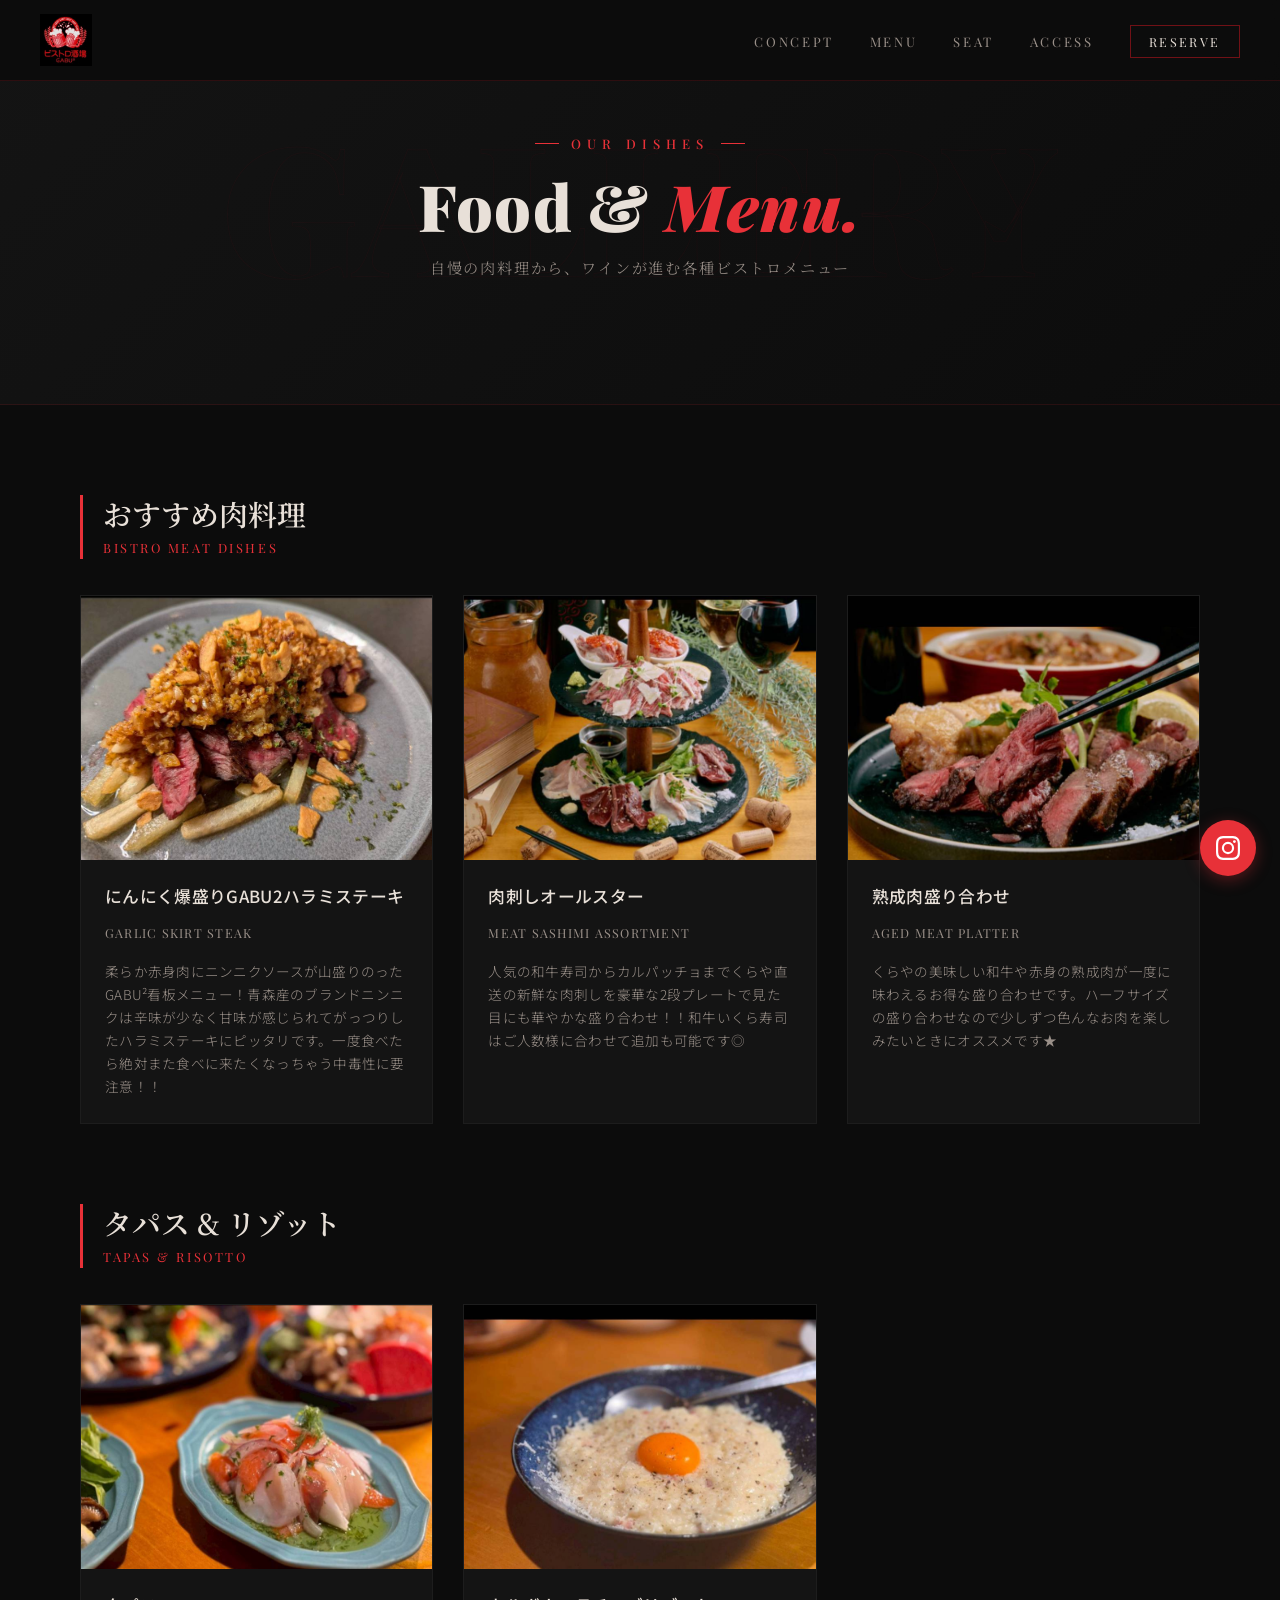
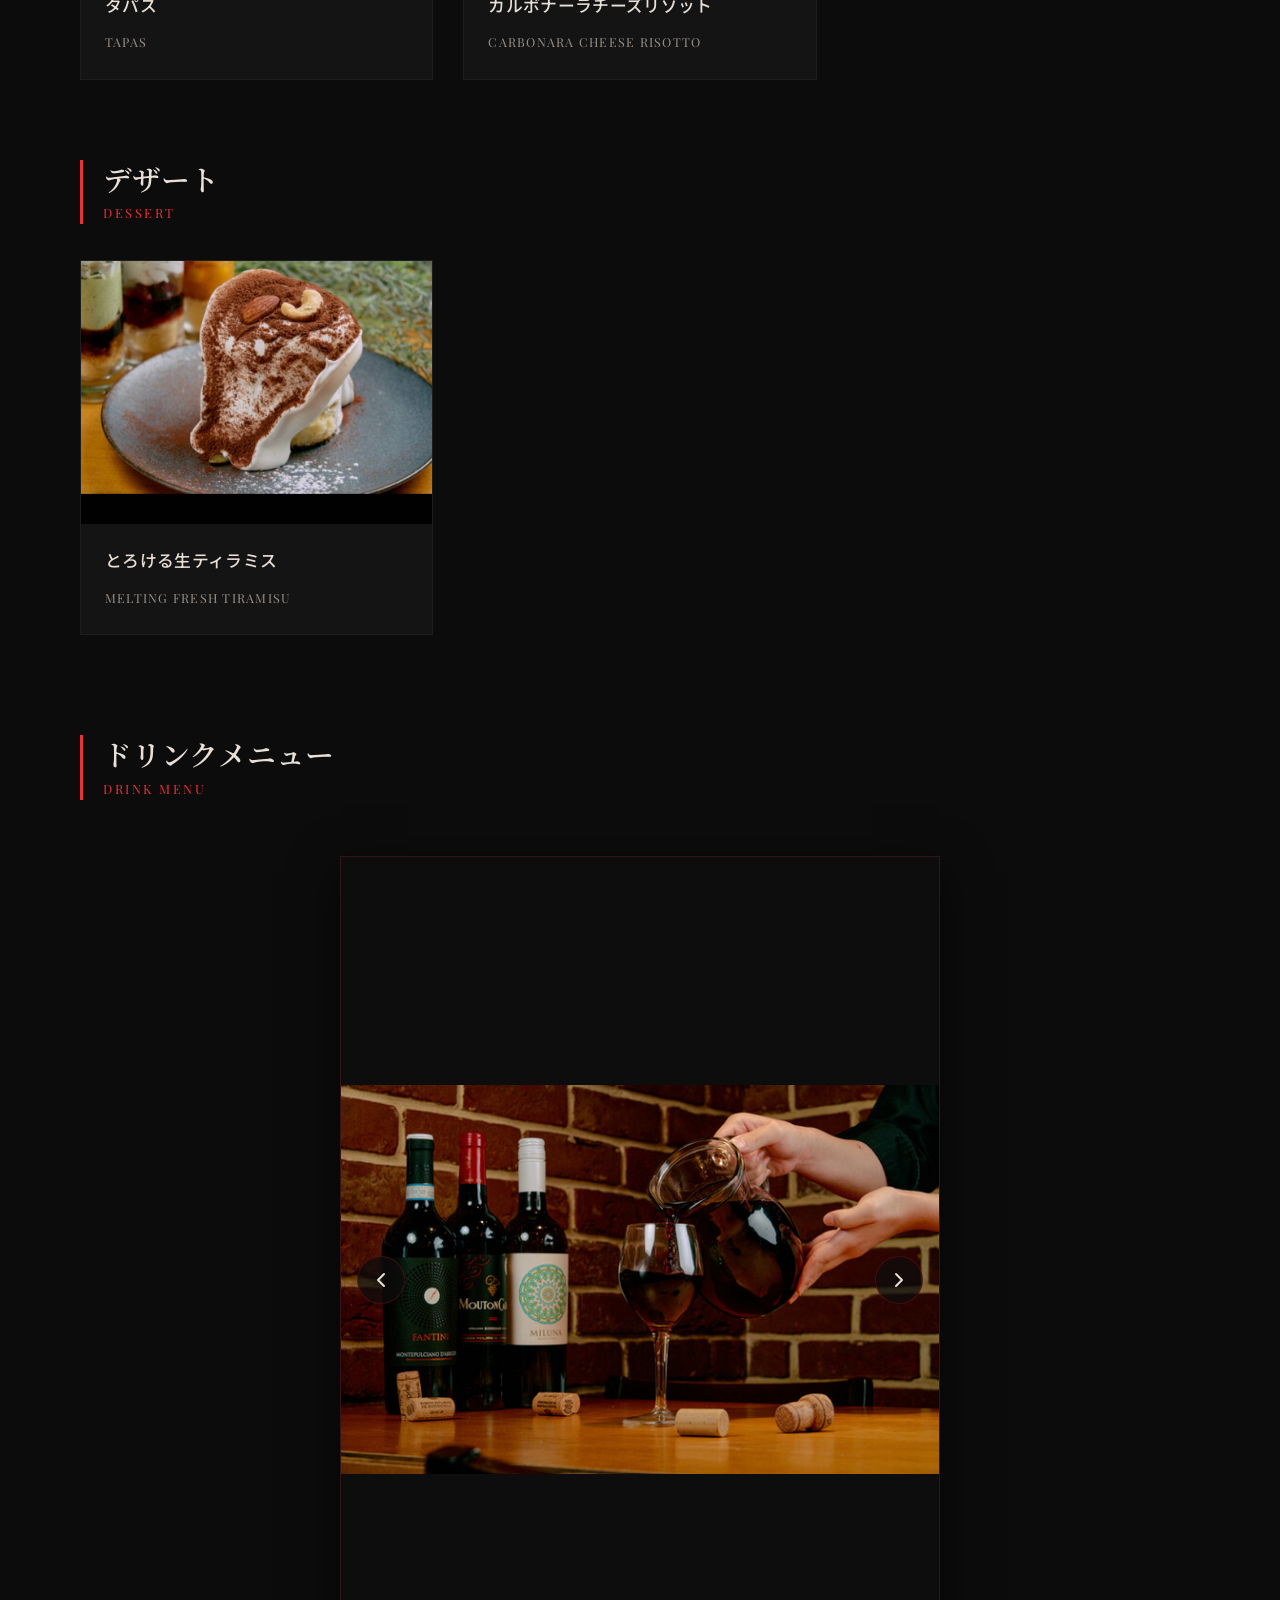
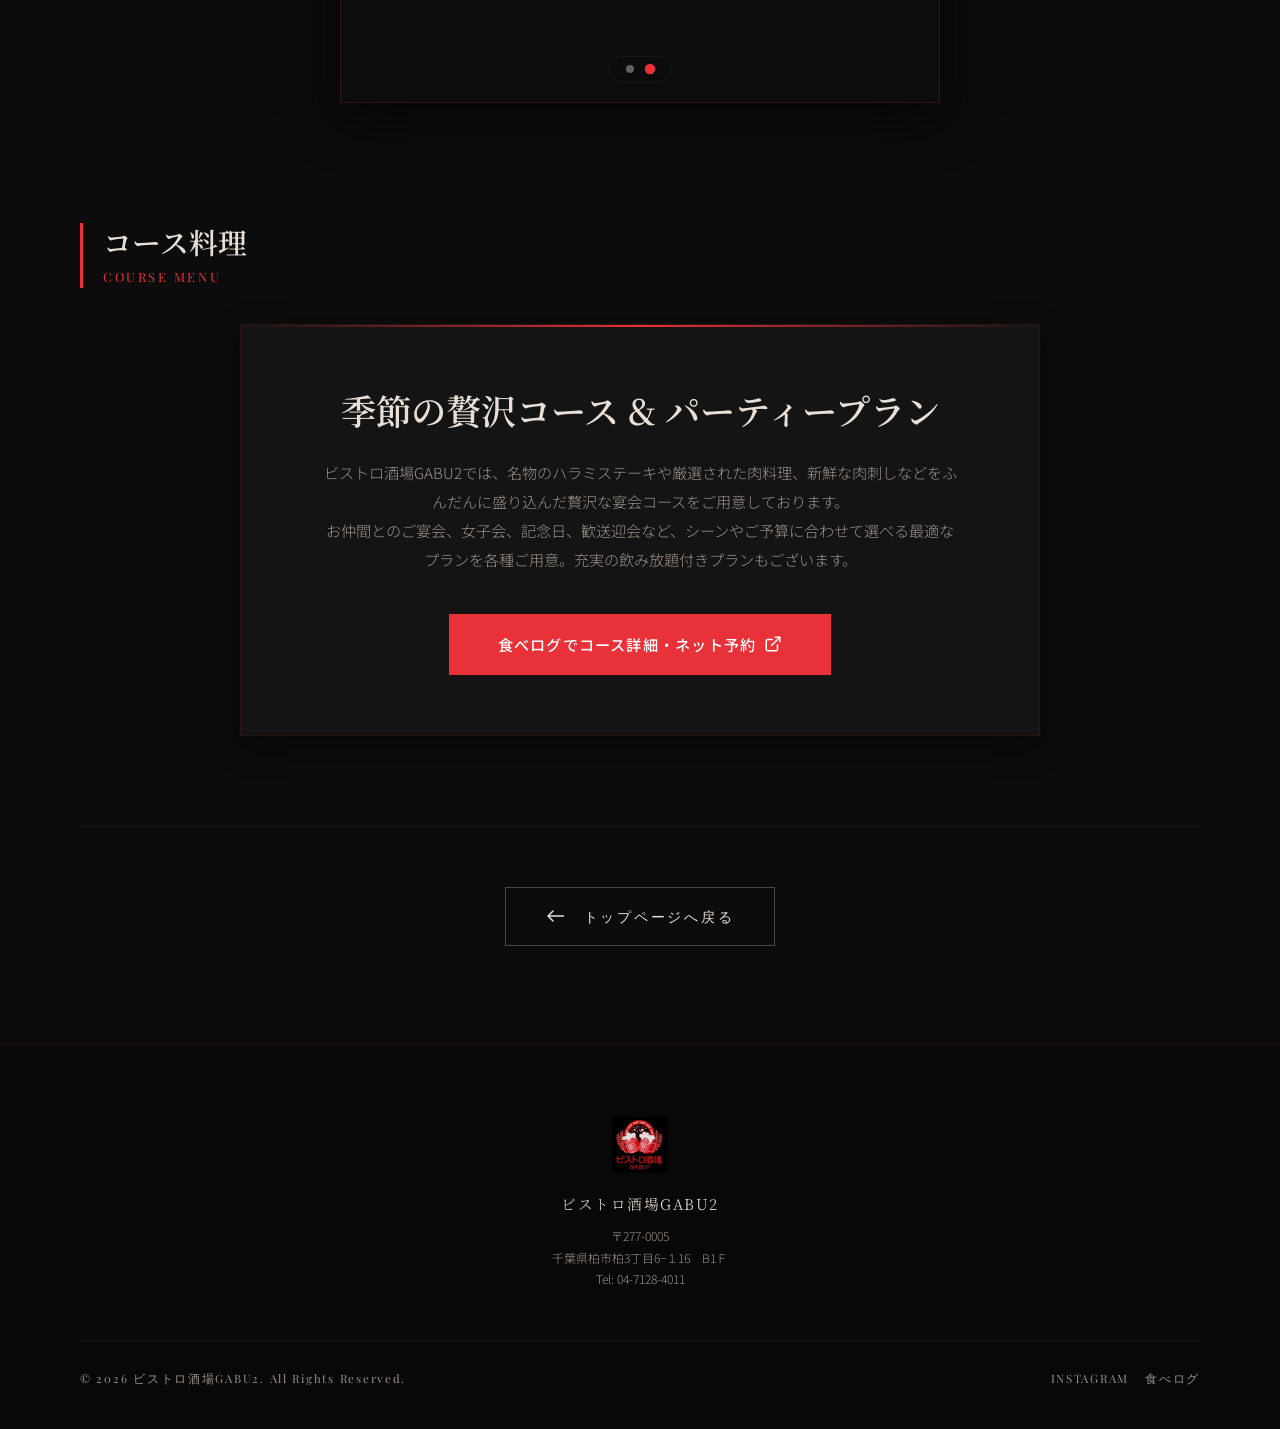
==== menu.html @ 283d0bf7 "Add files via upload" ====
<!DOCTYPE html>
<html lang="ja">
<head>
  <meta charset="UTF-8" />
  <meta name="viewport" content="width=device-width, initial-scale=1.0" />
  <title>メニュー一覧 | ビストロ酒場GABU2</title>
  <meta name="description" content="ビストロ酒場GABU2自慢のフードメニュー。名物ハラミステーキや肉刺し、ワインに合うタパスからデザートまで豊富にご用意しております。" />
  <meta name="keywords" content="ビストロ酒場GABU2,メニュー,柏,ビストロ,肉料理,ステーキ,ワイン,居酒屋" />
  <meta property="og:title" content="メニュー一覧 | ビストロ酒場GABU2" />
  <meta property="og:description" content="名物のハラミステーキや厳選された肉料理、ワインに合うタパスをご紹介。" />
  <meta property="og:type" content="article" />
  <link rel="preconnect" href="https://fonts.googleapis.com" />
  <link rel="preconnect" href="https://fonts.gstatic.com" crossorigin />
  <link rel="stylesheet" href="style.css" />
</head>
<body>

  <!-- ===============================================
       HEADER
  =============================================== -->
  <header id="header" class="scrolled">
    <a href="index.html?skip_animation=true" class="header-logo" aria-label="ビストロ酒場GABU2 トップへ">
      <img src="img/ロゴ.jpg" alt="ビストロ酒場GABU2 ロゴ" />
    </a>

    <nav aria-label="メインナビゲーション">
      <ul class="nav-list">
        <li><a href="index.html?skip_animation=true#concept">Concept</a></li>
        <li><a href="index.html?skip_animation=true#menu">Menu</a></li>
        <li><a href="index.html?skip_animation=true#seat">Seat</a></li>
        <li><a href="index.html?skip_animation=true#access">Access</a></li>
        <li>
          <a href="https://tabelog.com/chiba/A1203/A120301/12036281/" 
             target="_blank" rel="noopener noreferrer"
             class="nav-reserve-btn">Reserve</a>
        </li>
      </ul>
    </nav>

    <button class="hamburger" id="hamburger" aria-label="メニューを開く" aria-expanded="false">
      <span></span><span></span><span></span>
    </button>
  </header>

  <!-- Mobile Nav Overlay -->
  <nav class="mobile-nav" id="mobile-nav" aria-label="モバイルナビゲーション">
    <a href="index.html?skip_animation=true" class="mobile-nav-link">Home</a>
    <a href="index.html?skip_animation=true#concept" class="mobile-nav-link">Concept</a>
    <a href="index.html?skip_animation=true#menu" class="mobile-nav-link">Menu</a>
    <a href="index.html?skip_animation=true#seat" class="mobile-nav-link">Seat</a>
    <a href="index.html?skip_animation=true#access" class="mobile-nav-link">Access</a>
    <a href="https://tabelog.com/chiba/A1203/A120301/12036281/"
       target="_blank" rel="noopener noreferrer"
       class="mobile-nav-link">Reserve</a>
  </nav>

  <!-- ===============================================
       HERO (HEADER)
  =============================================== -->
  <section class="details-hero">
    <div class="details-hero-content">
      <p class="details-hero-eyebrow">Our Dishes</p>
      <h1 class="details-hero-title">Food &amp; <em>Menu.</em></h1>
      <p class="details-hero-subtitle">自慢の肉料理から、ワインが進む各種ビストロメニュー</p>
    </div>
  </section>

  <!-- ===============================================
       MENU SECTION
  =============================================== -->
  <main class="details-section">
    <div class="container">

      <!-- 1. GRAND MENU SECTION -->
      <div id="grand-menu" class="menu-section-wrap">
        <!-- CATEGORY 1: おすすめ肉料理 -->
        <div class="details-category-wrap reveal">
          <div class="details-category-header">
            <h2 class="details-category-title">おすすめ肉料理</h2>
            <span class="details-category-en">Bistro Meat Dishes</span>
          </div>
          <div class="details-grid">
            
            <!-- Card 1 -->
            <div class="details-card">
              <div class="details-card-img-wrap">
                <img src="img/にんにく爆盛りGABU2ハラミステーキ.jpg" alt="にんにく爆盛りGABU2ハラミステーキ" />
              </div>
              <div class="details-card-content">
                <h3 class="details-card-title">にんにく爆盛りGABU2ハラミステーキ</h3>
                <span class="details-card-sub">Garlic Skirt Steak</span>
                <p class="details-card-desc">柔らか赤身肉にニンニクソースが山盛りのったGABU²看板メニュー！青森産のブランドニンニクは辛味が少なく甘味が感じられてがっつりしたハラミステーキにピッタリです。一度食べたら絶対また食べに来たくなっちゃう中毒性に要注意！！</p>
              </div>
            </div>

            <!-- Card 2 -->
            <div class="details-card">
              <div class="details-card-img-wrap">
                <img src="img/肉刺しオールスター.jpg" alt="肉刺しオールスター" />
              </div>
              <div class="details-card-content">
                <h3 class="details-card-title">肉刺しオールスター</h3>
                <span class="details-card-sub">Meat Sashimi Assortment</span>
                <p class="details-card-desc">人気の和牛寿司からカルパッチョまでくらや直送の新鮮な肉刺しを豪華な2段プレートで見た目にも華やかな盛り合わせ！！和牛いくら寿司はご人数様に合わせて追加も可能です◎</p>
              </div>
            </div>

            <!-- Card 3 -->
            <div class="details-card">
              <div class="details-card-img-wrap">
                <img src="img/熟成肉盛り合わせ.jpg" alt="熟成肉盛り合わせ" />
              </div>
              <div class="details-card-content">
                <h3 class="details-card-title">熟成肉盛り合わせ</h3>
                <span class="details-card-sub">Aged Meat Platter</span>
                <p class="details-card-desc">くらやの美味しい和牛や赤身の熟成肉が一度に味わえるお得な盛り合わせです。ハーフサイズの盛り合わせなので少しずつ色んなお肉を楽しみたいときにオススメです★</p>
              </div>
            </div>

          </div>
        </div>

        <!-- CATEGORY 2: タパス & リゾット -->
        <div class="details-category-wrap reveal">
          <div class="details-category-header">
            <h2 class="details-category-title">タパス &amp; リゾット</h2>
            <span class="details-category-en">Tapas &amp; Risotto</span>
          </div>
          <div class="details-grid">

            <!-- Card 1 -->
            <div class="details-card">
              <div class="details-card-img-wrap">
                <img src="img/色々なタパスの集合写真.jpg" alt="タパス" />
              </div>
              <div class="details-card-content">
                <h3 class="details-card-title">タパス</h3>
                <span class="details-card-sub">Tapas</span>
              </div>
            </div>

            <!-- Card 2 -->
            <div class="details-card">
              <div class="details-card-img-wrap">
                <img src="img/カルボナーラチーズリゾット.jpg" alt="カルボナーラチーズリゾット" />
              </div>
              <div class="details-card-content">
                <h3 class="details-card-title">カルボナーラチーズリゾット</h3>
                <span class="details-card-sub">Carbonara Cheese Risotto</span>
              </div>
            </div>

          </div>
        </div>

        <!-- CATEGORY 3: デザート -->
        <div class="details-category-wrap reveal">
          <div class="details-category-header">
            <h2 class="details-category-title">デザート</h2>
            <span class="details-category-en">Dessert</span>
          </div>
          <div class="details-grid">

            <!-- Card 1 -->
            <div class="details-card">
              <div class="details-card-img-wrap">
                <img src="img/とろける生ティラミス.jpg" alt="とろける生ティラミス" />
              </div>
              <div class="details-card-content">
                <h3 class="details-card-title">とろける生ティラミス</h3>
                <span class="details-card-sub">Melting Fresh Tiramisu</span>
              </div>
            </div>

          </div>
        </div>
      </div>

      <!-- 2. DRINK SECTION -->
      <div id="drink" class="menu-section-wrap">
        <div class="details-category-wrap reveal">
          <div class="details-category-header">
            <h2 class="details-category-title">ドリンクメニュー</h2>
            <span class="details-category-en">Drink Menu</span>
          </div>
          
          <!-- Drink Slideshow -->
          <div class="drink-slider-container">
            <div class="drink-slider">
              <div class="drink-slides-wrap">
                <div class="drink-slide active">
                  <img src="img/menu2.png" alt="ドリンクメニュー 1" />
                </div>
                <div class="drink-slide">
                  <img src="img/menu5.png" alt="ドリンクメニュー 2" />
                </div>
              </div>
              
              <!-- Controls -->
              <button class="drink-slider-prev" aria-label="前のスライド">
                <svg width="24" height="24" viewBox="0 0 24 24" fill="none" stroke="currentColor" stroke-width="2" stroke-linecap="round" stroke-linejoin="round">
                  <polyline points="15 18 9 12 15 6"></polyline>
                </svg>
              </button>
              <button class="drink-slider-next" aria-label="次のスライド">
                <svg width="24" height="24" viewBox="0 0 24 24" fill="none" stroke="currentColor" stroke-width="2" stroke-linecap="round" stroke-linejoin="round">
                  <polyline points="9 18 15 12 9 6"></polyline>
                </svg>
              </button>
              
              <!-- Dots -->
              <div class="drink-slider-dots">
                <span class="drink-dot active" data-index="0"></span>
                <span class="drink-dot" data-index="1"></span>
              </div>
            </div>
          </div>
        </div>
      </div>

      <!-- 3. COURSE SECTION -->
      <div id="course" class="menu-section-wrap">
        <div class="details-category-wrap reveal">
          <div class="details-category-header">
            <h2 class="details-category-title">コース料理</h2>
            <span class="details-category-en">Course Menu</span>
          </div>
          
          <div class="course-intro-card">
            <div class="course-intro-content">
              <h3 class="course-title-main">季節の贅沢コース &amp; パーティープラン</h3>
              <p class="course-text-detail">
                ビストロ酒場GABU2では、名物のハラミステーキや厳選された肉料理、新鮮な肉刺しなどをふんだんに盛り込んだ贅沢な宴会コースをご用意しております。<br class="pc-only">
                お仲間とのご宴会、女子会、記念日、歓送迎会など、シーンやご予算に合わせて選べる最適なプランを各種ご用意。充実の飲み放題付きプランもございます。
              </p>
              <div class="course-action-wrap">
                <a href="https://tabelog.com/chiba/A1203/A120301/12036281/dtlmenu/" 
                   target="_blank" rel="noopener noreferrer" 
                   class="btn-tabelog-course">
                  食べログでコース詳細・ネット予約
                  <svg width="18" height="18" viewBox="0 0 24 24" fill="none" stroke="currentColor" stroke-width="2" stroke-linecap="round" stroke-linejoin="round" style="margin-left: 8px; vertical-align: middle;">
                    <path d="M18 13v6a2 2 0 0 1-2 2H5a2 2 0 0 1-2-2V8a2 2 0 0 1 2-2h6"></path>
                    <polyline points="15 3 21 3 21 9"></polyline>
                    <line x1="10" y1="14" x2="21" y2="3"></line>
                  </svg>
                </a>
              </div>
            </div>
          </div>
        </div>
      </div>

    </div>
  </main>

  <!-- ===============================================
       BACK BUTTON & FOOTER
  =============================================== -->
  <div class="details-footer container reveal">
    <a href="index.html?skip_animation=true#menu" class="btn-back">
      <svg width="18" height="12" viewBox="0 0 18 12" fill="none" xmlns="http://www.w3.org/2000/svg" style="transform: rotate(180deg); margin-right: 8px;">
        <path d="M0 6H16M16 6L11 1M16 6L11 11" stroke="currentColor" stroke-width="1.5" stroke-linecap="round" stroke-linejoin="round"/>
      </svg>
      トップページへ戻る
    </a>
  </div>

  <footer id="footer" role="contentinfo">
    <div class="container">
      <div class="footer-inner">

        <!-- ブランド -->
        <div class="footer-brand">
          <img src="img/ロゴ.jpg" alt="ビストロ酒場GABU2" />
          <p class="footer-brand-name">ビストロ酒場GABU2</p>
          <p class="footer-brand-addr">
            〒277-0005<br />
            千葉県柏市柏3丁目6−１16　B1Ｆ<br />
            Tel: 04-7128-4011
          </p>
        </div>

      </div>

        <div class="footer-bottom">
          <p class="footer-copy">
            &copy; <span id="year"></span> ビストロ酒場GABU2. All Rights Reserved.
          </p>
          <div class="footer-sns">
            <a href="https://www.instagram.com/_gabu2/"
               target="_blank" rel="noopener noreferrer"
               id="footer-instagram-link">Instagram</a>
            <a href="https://tabelog.com/chiba/A1203/A120301/12036281/"
               target="_blank" rel="noopener noreferrer"
               id="footer-tabelog-link">食べログ</a>
          </div>
        </div>
    </div>
  </footer>

  <!-- ===============================================
       FLOATING INSTAGRAM BUTTON
  =============================================== -->
  <a href="https://www.instagram.com/_gabu2/"
     target="_blank" rel="noopener noreferrer"
     class="floating-instagram"
     aria-label="Instagram">
    <svg viewBox="0 0 24 24" width="24" height="24" fill="currentColor">
      <path d="M12 2.163c3.204 0 3.584.012 4.85.07 3.252.148 4.771 1.691 4.919 4.919.058 1.265.069 1.645.069 4.849 0 3.205-.012 3.584-.069 4.849-.149 3.225-1.664 4.771-4.919 4.919-1.266.058-1.644.07-4.85.07-3.204 0-3.584-.012-4.849-.07-3.26-.149-4.771-1.699-4.919-4.92-.058-1.265-.07-1.644-.07-4.849 0-3.204.013-3.583.07-4.849.149-3.227 1.664-4.771 4.919-4.919 1.266-.057 1.645-.069 4.849-.069zM12 0C8.741 0 8.333.014 7.053.072 2.695.272.273 2.69.073 7.051.014 8.333 0 8.741 0 12c0 3.259.014 3.668.072 4.948.2 4.358 2.618 6.78 6.98 6.98 1.281.058 1.689.072 4.948.072 3.259 0 3.668-.014 4.948-.072 4.354-.2 6.782-2.618 6.979-6.98.059-1.28.073-1.689.073-4.948 0-3.259-.014-3.667-.072-4.947-.196-4.354-2.617-6.78-6.979-6.98C15.668.014 15.259 0 12 0zm0 5.838a6.162 6.162 0 1 0 0 12.324 6.162 6.162 0 0 0 0-12.324zM12 16a4 4 0 1 1 0-8 4 4 0 0 1 0 8zm6.406-11.845a1.44 1.44 0 1 0 0 2.881 1.44 1.44 0 0 0 0-2.881z"/>
    </svg>
  </a>

  <!-- ===============================================
       JAVASCRIPT
  =============================================== -->
  <script>
    // ── 年表示 ──────────────────────────────
    document.getElementById('year').textContent = new Date().getFullYear();

    // ── ハンバーガーメニュー ────────────────
    const hamburger = document.getElementById('hamburger');
    const mobileNav = document.getElementById('mobile-nav');
    const mobileLinks = mobileNav.querySelectorAll('.mobile-nav-link');

    hamburger.addEventListener('click', () => {
      const isOpen = hamburger.classList.toggle('open');
      mobileNav.classList.toggle('open', isOpen);
      hamburger.setAttribute('aria-expanded', isOpen);
      document.body.style.overflow = isOpen ? 'hidden' : '';
    });

    mobileLinks.forEach(link => {
      link.addEventListener('click', () => {
        hamburger.classList.remove('open');
        mobileNav.classList.remove('open');
        hamburger.setAttribute('aria-expanded', 'false');
        document.body.style.overflow = '';
      });
    });

    // ── スクロールアニメーション ────────────
    const revealEls = document.querySelectorAll('.reveal');

    const observer = new IntersectionObserver((entries) => {
      entries.forEach(entry => {
        if (entry.isIntersecting) {
          const siblings = Array.from(entry.target.parentElement.querySelectorAll('.reveal'));
          const idx = siblings.indexOf(entry.target);
          entry.target.style.transitionDelay = `${idx * 0.08}s`;
          entry.target.classList.add('visible');
          observer.unobserve(entry.target);
        }
      });
    }, {
      threshold: 0.1,
      rootMargin: '0px 0px -40px 0px'
    });

    revealEls.forEach(el => observer.observe(el));

    // ── ドリンクスライドショー ──────────────
    const drinkSlides = document.querySelectorAll('.drink-slide');
    const drinkDots = document.querySelectorAll('.drink-dot');
    const prevBtn = document.querySelector('.drink-slider-prev');
    const nextBtn = document.querySelector('.drink-slider-next');
    let currentDrinkSlide = 0;
    let drinkInterval;

    function showDrinkSlide(index) {
      drinkSlides.forEach((slide, i) => {
        slide.classList.toggle('active', i === index);
      });
      drinkDots.forEach((dot, i) => {
        dot.classList.toggle('active', i === index);
      });
      currentDrinkSlide = index;
    }

    function nextDrinkSlide() {
      let next = (currentDrinkSlide + 1) % drinkSlides.length;
      showDrinkSlide(next);
    }

    function prevDrinkSlide() {
      let prev = (currentDrinkSlide - 1 + drinkSlides.length) % drinkSlides.length;
      showDrinkSlide(prev);
    }

    function startDrinkInterval() {
      stopDrinkInterval();
      drinkInterval = setInterval(nextDrinkSlide, 5000);
    }

    function stopDrinkInterval() {
      if (drinkInterval) {
        clearInterval(drinkInterval);
      }
    }

    if (prevBtn && nextBtn) {
      prevBtn.addEventListener('click', () => {
        prevDrinkSlide();
        startDrinkInterval();
      });

      nextBtn.addEventListener('click', () => {
        nextDrinkSlide();
        startDrinkInterval();
      });
    }

    drinkDots.forEach((dot, i) => {
      dot.addEventListener('click', () => {
        showDrinkSlide(i);
        startDrinkInterval();
      });
    });

    // 初期化起動
    startDrinkInterval();
  </script>

</body>
</html>
---- style.css ----
/* ============================================================
   GABU2 — ビストロ酒場GABU2 Stylesheet
   カラー：深黒 + ワインレッド
   ============================================================ */

@import url('https://fonts.googleapis.com/css2?family=Playfair+Display:ital,wght@0,400;0,600;0,700;0,900;1,400;1,600;1,700&family=Noto+Serif+JP:wght@300;400;600&family=Noto+Sans+JP:wght@300;400;500&display=swap');

/* ── Reset & Base ─────────────────────────────────────── */
*, *::before, *::after {
  box-sizing: border-box;
  margin: 0;
  padding: 0;
}

:root {
  --black:       #0c0c0c;
  --black-mid:   #141414;
  --black-soft:  #1e1e1e;
  --red:         #e83138;
  --red-dark:    #b5161e;
  --red-muted:   #7a1018;
  --cream:       #d8cfc4;
  --cream-dim:   #9a9089;
  --grey-ph:     #2a2a2a;
  --grey-ph2:    #222222;
  --line:        rgba(181,22,30,0.35);
  --text-main:   #e8e0d8;
  --text-sub:    #9a9089;
  --text-en:     #c8bfb6;
  --transition:  0.45s cubic-bezier(0.25, 0.46, 0.45, 0.94);
}

/* ── Preloader ────────────────────────────────────────── */
.loader {
  position: fixed;
  top: 0;
  left: 0;
  width: 100%;
  height: 100%;
  height: 100dvh;
  background-color: #0c0c0c;
  z-index: 9999;
  display: flex;
  align-items: center;
  justify-content: center;
  transition: transform 1.2s cubic-bezier(0.85, 0, 0.15, 1);
  overflow: hidden;
}

.loader.loaded {
  transform: translateY(-100%);
}

.loader-content {
  text-align: center;
  display: flex;
  flex-direction: column;
  align-items: center;
  gap: 30px;
}

.loader-logo-wrap {
  position: relative;
  width: 120px;
  height: 120px;
  display: flex;
  align-items: center;
  justify-content: center;
  opacity: 0;
  transform: scale(0.9);
  animation: logoReveal 1.2s cubic-bezier(0.25, 1, 0.5, 1) forwards 0.3s;
}

.loader-logo {
  width: 90px;
  height: 90px;
  object-fit: cover;
  border-radius: 50%;
  box-shadow: 0 0 25px rgba(181, 22, 30, 0.25);
  z-index: 2;
}

.loader-circle {
  position: absolute;
  inset: 0;
  border: 1px solid var(--red);
  border-radius: 50%;
  z-index: 1;
  box-shadow: 0 0 15px rgba(181, 22, 30, 0.2);
}

.loader-text {
  font-family: 'Playfair Display', serif;
  font-size: 1.1rem;
  letter-spacing: 0.4em;
  text-transform: uppercase;
  color: var(--text-main);
  opacity: 0;
  transform: translateY(15px);
  animation: textReveal 1.5s cubic-bezier(0.25, 1, 0.5, 1) forwards 0.8s;
  text-shadow: 0 0 10px rgba(232, 224, 216, 0.15);
}

@keyframes logoReveal {
  to {
    opacity: 1;
    transform: scale(1);
  }
}

@keyframes loaderSpin {
  to {
    transform: rotate(360deg);
  }
}

@keyframes textReveal {
  to {
    opacity: 1;
    transform: translateY(0);
    letter-spacing: 0.5em;
  }
}

html {
  font-size: 16px;
  scroll-behavior: smooth;
  overflow-x: hidden;
}

body {
  background-color: var(--black);
  color: var(--text-main);
  font-family: 'Noto Sans JP', sans-serif;
  font-weight: 300;
  line-height: 1.8;
  overflow-x: hidden;
}

a {
  color: inherit;
  text-decoration: none;
}

img {
  display: block;
  max-width: 100%;
}

/* ── Placeholder Images ───────────────────────────────── */
.ph {
  background: linear-gradient(135deg, var(--grey-ph) 0%, var(--grey-ph2) 100%);
  position: relative;
  overflow: hidden;
}

.ph::after {
  content: 'PHOTO';
  position: absolute;
  inset: 0;
  display: flex;
  align-items: center;
  justify-content: center;
  font-family: 'Playfair Display', serif;
  font-size: 0.8rem;
  letter-spacing: 0.25em;
  color: rgba(255,255,255,0.12);
}

/* ── Typography ───────────────────────────────────────── */
.en-heading {
  font-family: 'Playfair Display', serif;
  font-weight: 900;
  letter-spacing: 0.02em;
  line-height: 1.05;
}

.en-sub {
  font-family: 'Playfair Display', serif;
  font-style: italic;
  letter-spacing: 0.12em;
  color: var(--cream-dim);
  font-size: 0.88rem;
}

.jp-serif {
  font-family: 'Noto Serif JP', serif;
  font-weight: 300;
}

.section-label {
  font-family: 'Playfair Display', serif;
  font-size: 0.78rem;
  font-weight: 500;
  letter-spacing: 0.35em;
  color: var(--red);
  text-transform: uppercase;
  display: flex;
  align-items: center;
  gap: 12px;
}

.section-label::before {
  content: '';
  display: block;
  width: 32px;
  height: 1px;
  background: var(--red);
}

/* ── Utility ──────────────────────────────────────────── */
.container {
  width: 90%;
  max-width: 1120px;
  margin: 0 auto;
}

.red { color: var(--red); }
.reveal {
  opacity: 0;
  transform: translateY(36px);
  transition: opacity 0.75s ease, transform 0.75s ease;
}
.reveal.visible {
  opacity: 1;
  transform: translateY(0);
}

.reveal-hero {
  opacity: 0;
  transform: translateY(36px);
  transition: opacity 1.2s cubic-bezier(0.25, 1, 0.5, 1), transform 1.2s cubic-bezier(0.25, 1, 0.5, 1);
}

.reveal-hero.visible {
  opacity: 1;
  transform: translateY(0);
}

.hero-content .reveal-hero:nth-child(1) { transition-delay: 0.1s; }
.hero-content .reveal-hero:nth-child(2) { transition-delay: 0.28s; }
.hero-content .reveal-hero:nth-child(3) { transition-delay: 0.46s; }
.hero-content .reveal-hero:nth-child(4) { transition-delay: 0.64s; }
.reveal-left {
  opacity: 0;
  transform: translateX(-48px);
  transition: opacity 0.75s ease, transform 0.75s ease;
}
.reveal-left.visible {
  opacity: 1;
  transform: translateX(0);
}
.reveal-right {
  opacity: 0;
  transform: translateX(48px);
  transition: opacity 0.75s ease, transform 0.75s ease;
}
.reveal-right.visible {
  opacity: 1;
  transform: translateX(0);
}

/* ============================================================
   HEADER / NAV
   ============================================================ */
#header {
  position: fixed;
  top: 0;
  left: 0;
  width: 100%;
  z-index: 100;
  padding: 20px 40px;
  display: flex;
  align-items: center;
  justify-content: space-between;
  transition: background var(--transition), padding var(--transition);
}

#header.scrolled {
  background: rgba(12, 12, 12, 0.92);
  backdrop-filter: blur(12px);
  border-bottom: 1px solid rgba(181,22,30,0.2);
  padding: 14px 40px;
}

.header-logo img {
  height: 52px;
  width: auto;
}

.nav-list {
  list-style: none;
  display: flex;
  gap: 36px;
  align-items: center;
}

.nav-list a {
  font-family: 'Playfair Display', serif;
  font-size: 0.82rem;
  letter-spacing: 0.2em;
  color: var(--cream-dim);
  text-transform: uppercase;
  transition: color var(--transition);
  position: relative;
}

.nav-list a::after {
  content: '';
  position: absolute;
  bottom: -3px;
  left: 0;
  width: 0;
  height: 1px;
  background: var(--red);
  transition: width var(--transition);
}

.nav-list a:hover {
  color: var(--text-main);
}

.nav-list a:hover::after {
  width: 100%;
}

.nav-reserve-btn {
  font-family: 'Playfair Display', serif !important;
  font-size: 0.78rem !important;
  letter-spacing: 0.2em !important;
  color: var(--text-main) !important;
  border: 1px solid rgba(181,22,30,0.6) !important;
  padding: 7px 18px !important;
  transition: background var(--transition), color var(--transition) !important;
}

.nav-reserve-btn:hover {
  background: var(--red) !important;
  color: #fff !important;
}

.nav-reserve-btn::after {
  display: none !important;
}

/* Hamburger */
.hamburger {
  display: none;
  width: 44px;
  height: 44px;
  border-radius: 50%;
  background: rgba(12, 12, 12, 0.65);
  backdrop-filter: blur(8px);
  -webkit-backdrop-filter: blur(8px);
  border: 1px solid rgba(181, 22, 30, 0.4);
  flex-direction: column;
  justify-content: center;
  align-items: center;
  gap: 5px;
  cursor: pointer;
  z-index: 110;
  transition: border-color var(--transition), background var(--transition);
}

.hamburger:hover {
  border-color: var(--red);
  background: rgba(12, 12, 12, 0.85);
}

.hamburger span {
  display: block;
  width: 20px;
  height: 2px;
  background: var(--red);
  transition: var(--transition);
}

.hamburger.open span:nth-child(1) {
  transform: translateY(7px) rotate(45deg);
}
.hamburger.open span:nth-child(2) {
  opacity: 0;
}
.hamburger.open span:nth-child(3) {
  transform: translateY(-7px) rotate(-45deg);
}

/* Mobile nav overlay */
.mobile-nav {
  display: none;
  position: fixed;
  inset: 0;
  background: rgba(12,12,12,0.97);
  z-index: 99;
  flex-direction: column;
  align-items: center;
  justify-content: center;
  gap: 24px;
}

.mobile-nav.open {
  display: flex;
}

.mobile-nav a {
  font-family: 'Playfair Display', serif;
  font-size: 1.5rem;
  font-style: italic;
  color: var(--text-main);
  letter-spacing: 0.05em;
  transition: color 0.3s;
}

.mobile-nav a:hover {
  color: var(--red);
}

/* ============================================================
   HERO
   ============================================================ */
#hero {
  position: relative;
  min-height: 100svh;
  overflow: visible;
  display: flex;
  align-items: center;
  justify-content: center;
  background-color: #000; /* ⑥透過した画像の背景は黒で大丈夫です */
  padding-top: 150px; /* Lower the content further below the header on desktop */
  padding-bottom: 40px;
  box-sizing: border-box;
}

@media (max-width: 768px) {
  #hero {
    padding-top: 100px; /* Reduced top padding on mobile to save vertical space */
    padding-bottom: 50px;
  }
}

/* Hide old background image to keep it clean black */
.hero-ph {
  display: none;
}

.hero-content-new {
  position: relative;
  z-index: 2;
  display: flex;
  flex-direction: column;
  align-items: center;
  text-align: center;
  width: 100%;
  max-width: 800px;
  padding: 10px 20px 40px;
}

.hero-eyebrow-new {
  font-family: 'Playfair Display', serif;
  font-size: clamp(0.75rem, 1.5vw, 0.95rem);
  font-weight: 500;
  letter-spacing: 0.45em;
  color: var(--text-main);
  text-transform: uppercase;
  margin-bottom: 0px; /* Bring closer to plate */
  display: flex;
  align-items: center;
  gap: 14px;
  opacity: 0;
  transform: translateY(20px);
  transition: opacity 1s ease, transform 1s ease;
}

.hero-eyebrow-new::before,
.hero-eyebrow-new::after {
  content: '';
  display: block;
  width: 24px;
  height: 1px;
  background: var(--red-muted);
}

.hero-eyebrow-new.visible {
  opacity: 1;
  transform: translateY(0);
}

/* Plate Image Wrapper & SVG curved text */
.hero-plate-wrapper {
  position: relative;
  width: clamp(290px, 87vw, 540px);
  height: auto;
  aspect-ratio: 1 / 1;
  margin: -5% auto -4%; /* Negative margins to offset transparent plate padding and bring elements closer */
  opacity: 0;
  transform: scale(0.9);
  transition: opacity 1.5s ease 0.2s, transform 1.5s cubic-bezier(0.25, 1, 0.5, 1) 0.2s;
}

.hero-plate-wrapper.visible {
  opacity: 1;
  transform: scale(1);
}

.hero-plate-img {
  width: 78%;
  height: 78%;
  object-fit: contain;
  position: absolute;
  top: 11%;
  left: 11%;
  filter: drop-shadow(0 15px 35px rgba(0,0,0,0.85));
}

.hero-plate-svg {
  position: absolute;
  top: 0;
  left: 0;
  width: 100%;
  height: 100%;
  pointer-events: none;
  z-index: 3;
}

.curved-text {
  font-family: 'Noto Serif JP', serif;
  font-size: 24px;
  font-weight: 700;
  letter-spacing: 0.22em;
  filter: drop-shadow(0 2px 5px rgba(0,0,0,0.7));
}

.hero-subtitle-new {
  font-family: 'Noto Serif JP', serif;
  font-size: clamp(0.9rem, 1.8vw, 1.2rem);
  color: var(--cream-dim);
  margin-top: 0px; /* Bring closer to plate */
  font-weight: 300;
  letter-spacing: 0.12em;
  opacity: 0;
  transform: translateY(20px);
  transition: opacity 1s ease 0.4s, transform 1s ease 0.4s;
}

.hero-subtitle-new.visible {
  opacity: 1;
  transform: translateY(0);
}

.hero-cta-group {
  margin-top: 20px; /* Bring closer to subtitle */
  display: flex;
  gap: 20px;
  flex-wrap: wrap;
  align-items: center;
  justify-content: center;
  opacity: 0;
  transform: translateY(20px);
  transition: opacity 1s ease 0.6s, transform 1s ease 0.6s;
}

.hero-cta-group.visible {
  opacity: 1;
  transform: translateY(0);
}

.menu-details-cta, .seat-details-cta {
  text-align: center;
}

.btn-primary {
  display: inline-block;
  font-family: 'Playfair Display', serif;
  font-size: 0.82rem;
  letter-spacing: 0.22em;
  text-transform: uppercase;
  padding: 16px 36px;
  background: var(--red);
  color: #fff;
  transition: background var(--transition), transform 0.2s;
}

.btn-primary:hover {
  background: var(--red-dark);
  transform: translateY(-2px);
}

.btn-ghost {
  display: inline-block;
  font-family: 'Playfair Display', serif;
  font-size: 0.82rem;
  letter-spacing: 0.22em;
  text-transform: uppercase;
  padding: 15px 32px;
  border: 1px solid rgba(216,207,196,0.35);
  color: var(--text-main);
  transition: border-color var(--transition), color var(--transition);
}

.btn-ghost:hover {
  border-color: var(--red);
  color: var(--red);
}

.btn-instagram-hero {
  display: inline-flex;
  align-items: center;
  justify-content: center;
  width: 50px;
  height: 50px;
  border-radius: 50%;
  border: 1px solid rgba(216,207,196,0.35);
  color: var(--text-main);
  transition: border-color var(--transition), color var(--transition), background-color var(--transition);
}

.btn-instagram-hero:hover {
  border-color: var(--red);
  color: var(--red);
  background-color: rgba(181, 22, 30, 0.08);
}

/* スクロールインジケーター */
.hero-scroll {
  position: absolute;
  bottom: 36px;
  right: 40px;
  z-index: 2;
  display: flex;
  flex-direction: column;
  align-items: center;
  gap: 10px;
}

.hero-scroll-text {
  font-family: 'Playfair Display', serif;
  font-size: 0.65rem;
  letter-spacing: 0.35em;
  color: var(--cream-dim);
  writing-mode: vertical-rl;
}

.hero-scroll-line {
  width: 1px;
  height: 60px;
  background: linear-gradient(to bottom, var(--cream-dim), transparent);
  animation: scrollLine 2s ease-in-out infinite;
}

@keyframes scrollLine {
  0%, 100% { transform: scaleY(1); opacity: 0.5; }
  50% { transform: scaleY(0.5); opacity: 1; }
}

/* ============================================================
   CONCEPT
   ============================================================ */
#concept {
  padding: 140px 0 120px;
  position: relative;
  overflow: hidden;
}

#concept::before {
  content: 'CONCEPT';
  position: absolute;
  top: 60px;
  left: -20px;
  font-family: 'Playfair Display', serif;
  font-size: clamp(80px, 14vw, 200px);
  font-weight: 900;
  color: transparent;
  -webkit-text-stroke: 1px rgba(181,22,30,0.07);
  pointer-events: none;
  user-select: none;
  line-height: 1;
}

.concept-inner {
  display: flex;
  justify-content: center;
}

.concept-text {
  max-width: 680px;
  width: 100%;
  text-align: center;
  padding-left: 0;
}

#concept .section-label {
  justify-content: center;
}

#concept .section-label::after {
  content: '';
  display: block;
  width: 32px;
  height: 1px;
  background: var(--red);
}

.concept-text .section-label {
  margin-bottom: 28px;
}

.concept-title {
  font-family: 'Playfair Display', serif;
  font-size: clamp(28px, 3.5vw, 48px);
  font-weight: 700;
  line-height: 1.25;
  margin-bottom: 12px;
}

.concept-title-jp {
  font-family: 'Noto Serif JP', serif;
  font-size: clamp(1rem, 1.4vw, 1.2rem);
  font-weight: 500;
  color: var(--red);
  letter-spacing: 0.15em;
  margin-bottom: 36px;
  display: block;
}

.concept-body {
  font-family: 'Noto Serif JP', serif;
  font-size: 0.95rem;
  line-height: 2.1;
  color: var(--cream-dim);
  font-weight: 300;
}

.concept-body p + p {
  margin-top: 1.2em;
}

.concept-tags {
  margin-top: 40px;
  display: flex;
  gap: 10px;
  flex-wrap: wrap;
}

.concept-tag {
  font-family: 'Playfair Display', serif;
  font-size: 0.75rem;
  font-weight: 500;
  letter-spacing: 0.18em;
  color: var(--red);
  border: 1px solid rgba(181,22,30,0.4);
  padding: 5px 14px;
}

/* ============================================================
   MENU
   ============================================================ */
#menu {
  padding: 120px 0 140px;
  background: var(--black-mid);
  position: relative;
}

#menu::after {
  content: '';
  position: absolute;
  top: 0;
  left: 0;
  right: 0;
  height: 1px;
  background: linear-gradient(to right, transparent, var(--red-muted), transparent);
}

.menu-header {
  display: flex;
  justify-content: space-between;
  align-items: flex-end;
  margin-bottom: 70px;
}

.menu-header-left .section-label {
  margin-bottom: 20px;
}

.menu-header-title {
  font-family: 'Playfair Display', serif;
  font-size: clamp(32px, 4vw, 56px);
  font-weight: 900;
  line-height: 1.1;
}

.menu-header-sub {
  font-family: 'Noto Serif JP', serif;
  font-size: 0.88rem;
  color: var(--cream-dim);
  margin-top: 8px;
  letter-spacing: 0.1em;
}

.menu-slider-container {
  position: relative;
  overflow: hidden;
  width: 100%;
}

.menu-slider-track {
  display: flex;
  gap: 20px;
  transition: transform 0.8s cubic-bezier(0.25, 0.46, 0.45, 0.94);
}

.menu-slide {
  flex: 0 0 calc((100% - 40px) / 3);
  aspect-ratio: 4/3;
  overflow: hidden;
  position: relative;
}

.menu-slide img {
  width: 100%;
  height: 100%;
  object-fit: cover;
  transition: transform 0.6s ease;
}

.menu-slide:hover img {
  transform: scale(1.05);
}

@media (max-width: 1024px) {
  .menu-slide {
    flex: 0 0 calc((100% - 20px) / 2);
  }
}

@media (max-width: 600px) {
  .menu-slide {
    flex: 0 0 100%;
  }
}

/* インジケーター */
.menu-slider-dots {
  display: flex;
  justify-content: center;
  gap: 10px;
  margin-top: 30px;
}

.menu-dot {
  width: 8px;
  height: 8px;
  border-radius: 50%;
  background: rgba(255, 255, 255, 0.2);
  cursor: pointer;
  transition: background var(--transition), transform var(--transition);
}

.menu-dot.active {
  background: var(--red);
  transform: scale(1.3);
}

.menu-cta {
  margin-top: 56px;
  display: flex;
  align-items: center;
  gap: 24px;
}

#menu-tabelog-btn .sp-text {
  display: none;
}

@media (max-width: 768px) {
  #menu-tabelog-btn .pc-text {
    display: none;
  }
  #menu-tabelog-btn .sp-text {
    display: inline;
  }
}

/* ============================================================
   SEAT
   ============================================================ */
#seat {
  padding: 140px 0 120px;
  position: relative;
}

.seat-header {
  margin-bottom: 70px;
}

.seat-header .section-label {
  margin-bottom: 20px;
}

.seat-header-title {
  font-family: 'Playfair Display', serif;
  font-size: clamp(32px, 4vw, 52px);
  font-weight: 900;
}

.seat-header-sub {
  font-family: 'Noto Serif JP', serif;
  font-size: 0.9rem;
  color: var(--cream-dim);
  margin-top: 10px;
  letter-spacing: 0.08em;
  max-width: 520px;
}

.seat-grid {
  display: grid;
  grid-template-columns: 1fr 1fr;
  gap: 24px;
  align-items: start;
}

.seat-img-a {
  width: 100%;
  aspect-ratio: 3/2;
  object-fit: cover;
}

/* 意図的にずらした右側カラム */
.seat-col-right {
  display: flex;
  flex-direction: column;
  gap: 20px;
  padding-top: 60px;
}

.seat-img-b {
  width: 100%;
  aspect-ratio: 4/3;
  object-fit: cover;
}

/* ============================================================
   ACCESS
   ============================================================ */
#access {
  padding: 120px 0 140px;
  background: var(--black-mid);
  position: relative;
}

#access::before {
  content: '';
  position: absolute;
  top: 0;
  left: 0;
  right: 0;
  height: 1px;
  background: linear-gradient(to right, transparent, var(--red-muted), transparent);
}

.access-inner {
  display: grid;
  grid-template-columns: 5fr 6fr;
  gap: 80px;
  align-items: start;
}

.access-info .section-label {
  margin-bottom: 28px;
}

.access-info-title {
  font-family: 'Playfair Display', serif;
  font-size: clamp(28px, 3vw, 44px);
  font-weight: 900;
  margin-bottom: 40px;
}

.info-table {
  width: 100%;
  border-collapse: collapse;
}

.info-table tr {
  border-bottom: 1px solid rgba(255,255,255,0.06);
}

.info-table th {
  font-family: 'Playfair Display', serif;
  font-size: 0.72rem;
  font-weight: 600;
  letter-spacing: 0.2em;
  color: var(--red);
  text-transform: uppercase;
  text-align: left;
  padding: 16px 0;
  width: 110px;
  vertical-align: top;
}

.info-table td {
  font-family: 'Noto Sans JP', sans-serif;
  font-size: 0.88rem;
  color: var(--cream-dim);
  padding: 16px 0;
  line-height: 1.7;
}

.tel-link {
  font-size: 1.5rem;
  font-family: 'Playfair Display', serif;
  letter-spacing: 0.08em;
  color: var(--text-main);
  display: inline-flex;
  align-items: center;
  gap: 10px;
  margin-top: 28px;
  transition: color var(--transition);
}

.tel-link:hover {
  color: var(--red);
}

.tel-link::before {
  content: '—';
  color: var(--red);
  font-size: 1rem;
}

.map-container {
  width: 100%;
  aspect-ratio: 4/3;
  overflow: hidden;
  border: 1px solid rgba(181,22,30,0.15);
  position: relative;
}

.map-container iframe {
  width: 100%;
  height: 100%;
  border: none;
  filter: grayscale(80%) contrast(1.1) invert(1);
  opacity: 0.85;
  transition: filter 0.4s, opacity 0.4s;
}

.map-container:hover iframe {
  filter: grayscale(40%) contrast(1.05) invert(1);
  opacity: 1;
}

/* ============================================================
   RESERVE
   ============================================================ */
#reserve {
  padding: 130px 0;
  position: relative;
  text-align: center;
  overflow: hidden;
}

#reserve::before {
  content: 'RESERVE';
  position: absolute;
  top: 50%;
  left: 50%;
  transform: translate(-50%,-50%);
  font-family: 'Playfair Display', serif;
  font-size: clamp(80px, 16vw, 220px);
  font-weight: 900;
  color: transparent;
  -webkit-text-stroke: 1px rgba(181,22,30,0.06);
  pointer-events: none;
  user-select: none;
  white-space: nowrap;
}

.reserve-label {
  display: flex;
  justify-content: center;
  margin-bottom: 28px;
}

.reserve-label .section-label {
  text-align: center;
}

.reserve-title {
  font-family: 'Playfair Display', serif;
  font-size: clamp(32px, 4.5vw, 60px);
  font-weight: 900;
  line-height: 1.1;
  margin-bottom: 14px;
}

.reserve-title em {
  font-style: italic;
  color: var(--red);
}

.reserve-sub {
  font-family: 'Noto Serif JP', serif;
  font-size: 0.92rem;
  color: var(--cream-dim);
  letter-spacing: 0.1em;
  margin-bottom: 52px;
}

.reserve-btns {
  display: flex;
  gap: 20px;
  justify-content: center;
  flex-wrap: wrap;
  margin-bottom: 60px;
}

.btn-tabelog {
  display: inline-flex;
  align-items: center;
  gap: 12px;
  font-family: 'Playfair Display', serif;
  font-size: 0.9rem;
  letter-spacing: 0.2em;
  padding: 18px 44px;
  background: var(--red);
  color: #fff;
  text-transform: uppercase;
  transition: background var(--transition), transform 0.2s;
}

.btn-tabelog:hover {
  background: var(--red-dark);
  transform: translateY(-3px);
}

.btn-instagram {
  display: inline-flex;
  align-items: center;
  gap: 12px;
  font-family: 'Playfair Display', serif;
  font-size: 0.9rem;
  letter-spacing: 0.2em;
  padding: 17px 36px;
  border: 1px solid rgba(181,22,30,0.5);
  color: var(--text-main);
  text-transform: uppercase;
  transition: border-color var(--transition), color var(--transition), transform 0.2s;
}

.btn-instagram:hover {
  border-color: var(--red);
  color: var(--red);
  transform: translateY(-3px);
}

.reserve-contact {
  font-family: 'Noto Sans JP', sans-serif;
  font-size: 0.8rem;
  color: var(--text-sub);
  letter-spacing: 0.08em;
}

.reserve-tel {
  font-family: 'Playfair Display', serif;
  font-size: 1.6rem;
  color: var(--text-main);
  letter-spacing: 0.1em;
  display: block;
  margin-top: 6px;
  transition: color var(--transition);
}

.reserve-tel:hover {
  color: var(--red);
}

/* ============================================================
   FOOTER
   ============================================================ */
#footer {
  background: #080808;
  border-top: 1px solid rgba(181,22,30,0.15);
  padding: 70px 0 40px;
}

.footer-inner {
  display: flex;
  flex-direction: column;
  align-items: center;
  text-align: center;
  gap: 24px;
  padding-bottom: 50px;
  border-bottom: 1px solid rgba(255,255,255,0.05);
}

.footer-brand {
  display: flex;
  flex-direction: column;
  align-items: center;
}

.footer-brand img {
  height: 56px;
  margin-bottom: 18px;
}

.footer-brand-name {
  font-family: 'Noto Serif JP', serif;
  font-size: 0.92rem;
  color: var(--text-main);
  letter-spacing: 0.1em;
}

.footer-brand-addr {
  font-family: 'Noto Sans JP', sans-serif;
  font-size: 0.75rem;
  color: var(--text-sub);
  margin-top: 8px;
  line-height: 1.8;
}

.footer-nav-title {
  font-family: 'Playfair Display', serif;
  font-size: 0.7rem;
  letter-spacing: 0.3em;
  color: var(--red);
  text-transform: uppercase;
  margin-bottom: 20px;
}

.footer-nav-list {
  list-style: none;
  display: flex;
  flex-direction: column;
  gap: 10px;
}

.footer-nav-list a {
  font-family: 'Playfair Display', serif;
  font-size: 0.82rem;
  letter-spacing: 0.12em;
  color: var(--text-sub);
  transition: color var(--transition);
}

.footer-nav-list a:hover {
  color: var(--red);
}

.footer-hours-item {
  font-family: 'Noto Sans JP', sans-serif;
  font-size: 0.78rem;
  color: var(--text-sub);
  line-height: 1.9;
}

.footer-bottom {
  padding-top: 28px;
  display: flex;
  justify-content: space-between;
  align-items: center;
}

.footer-copy {
  font-family: 'Playfair Display', serif;
  font-size: 0.72rem;
  letter-spacing: 0.15em;
  color: var(--text-sub);
}

.footer-sns {
  display: flex;
  gap: 16px;
}

.footer-sns a {
  font-family: 'Playfair Display', serif;
  font-size: 0.72rem;
  letter-spacing: 0.15em;
  color: var(--text-sub);
  text-transform: uppercase;
  transition: color var(--transition);
}

.footer-sns a:hover {
  color: var(--red);
}

/* ============================================================
   RESPONSIVE
   ============================================================ */
@media (max-width: 1024px) {
  .access-inner {
    gap: 50px;
  }
}

@media (max-width: 768px) {
  #header {
    padding: 16px 24px;
  }
  #header.scrolled {
    padding: 12px 24px;
  }
  .nav-list {
    display: none;
  }
  .hamburger {
    display: flex;
  }

  #hero {
    min-height: auto;
  }

  .hero-content {
    padding: 0 24px 40px;
    text-align: left;
  }
  .hero-eyebrow {
    justify-content: flex-start;
  }
  .hero-cta-group {
    justify-content: flex-start;
  }
  .hero-scroll {
    right: 24px;
  }

  #concept {
    padding: 100px 0 80px;
  }
  .concept-inner {
    justify-content: flex-start;
  }
  .concept-text {
    text-align: left;
  }
  #concept .section-label {
    justify-content: flex-start;
  }
  #concept .section-label::after {
    display: none;
  }
  .concept-tags {
    justify-content: flex-start;
  }

  #menu {
    padding: 90px 0 100px;
  }
  .menu-header {
    flex-direction: column;
    align-items: flex-start;
    text-align: left;
    gap: 12px;
  }
  .menu-header-title br {
    display: none;
  }

  #seat {
    padding: 90px 0 80px;
  }
  .seat-header {
    text-align: left;
    display: flex;
    flex-direction: column;
    align-items: flex-start;
  }
  .seat-header-sub {
    margin-left: 0;
    margin-right: 0;
  }
  .seat-grid {
    grid-template-columns: 1fr;
  }
  .seat-col-right {
    padding-top: 0;
  }

  #access {
    padding: 90px 0 100px;
  }
  .access-inner {
    grid-template-columns: 1fr;
    gap: 50px;
  }
  .access-info {
    text-align: left;
    display: flex;
    flex-direction: column;
    align-items: flex-start;
  }
  .access-info .section-label {
    justify-content: flex-start;
  }
  .info-table {
    max-width: 460px;
    width: 100%;
    margin: 0;
  }

  #reserve {
    padding: 90px 0;
    text-align: left;
  }
  .reserve-label {
    justify-content: flex-start;
  }
  .reserve-btns {
    flex-direction: column;
    align-items: flex-start;
  }
  .reserve-contact {
    text-align: left;
  }

  /* .footer-inner grid overrides removed */
  .footer-inner {
    align-items: flex-start;
    text-align: left;
  }
  .footer-brand {
    align-items: flex-start;
  }
  .footer-bottom {
    flex-direction: column;
    gap: 16px;
    text-align: left;
    align-items: flex-start;
  }

  .container {
    width: 92%;
  }

  .menu-details-cta, .seat-details-cta {
    text-align: left;
  }
}

@media (max-width: 480px) {
  .hero-title {
    font-size: clamp(36px, 10vw, 54px);
  }
  .hero-bg-text {
    font-size: clamp(80px, 24vw, 160px);
  }
  .btn-primary, .btn-tabelog {
    padding: 14px 28px;
  }
}

.floating-instagram {
  position: fixed;
  bottom: 24px;
  right: 24px;
  width: 56px;
  height: 56px;
  background-color: var(--red);
  color: #fff;
  border-radius: 50%;
  display: flex;
  align-items: center;
  justify-content: center;
  box-shadow: 0 4px 16px rgba(232, 49, 56, 0.35);
  z-index: 999;
  transition: transform 0.3s ease, background-color 0.3s ease, box-shadow 0.3s ease;
}

.floating-instagram:hover {
  transform: translateY(-4px) scale(1.05);
  background-color: var(--red-dark);
  box-shadow: 0 6px 20px rgba(181, 22, 30, 0.5);
}

.floating-instagram svg {
  transition: transform 0.3s ease;
}

.floating-instagram:hover svg {
  transform: rotate(10deg);
}

@media (max-width: 768px) {
  .floating-instagram {
    bottom: 20px;
    right: 20px;
    width: 48px;
    height: 48px;
  }
}

/* ============================================================
   DETAILS PAGES (MENU & SEAT)
   ============================================================ */
.details-hero {
  position: relative;
  height: 45vh;
  min-height: 280px;
  background: linear-gradient(135deg, var(--black-mid) 0%, var(--black) 100%);
  display: flex;
  align-items: center;
  justify-content: center;
  text-align: center;
  overflow: hidden;
  border-bottom: 1px solid rgba(181, 22, 30, 0.15);
}

.details-hero::before {
  content: 'GALLERY';
  position: absolute;
  top: 50%;
  left: 50%;
  transform: translate(-50%, -50%);
  font-family: 'Playfair Display', serif;
  font-size: clamp(80px, 15vw, 180px);
  font-weight: 900;
  color: transparent;
  -webkit-text-stroke: 1px rgba(181, 22, 30, 0.05);
  pointer-events: none;
  user-select: none;
  z-index: 1;
}

.details-hero-content {
  position: relative;
  z-index: 2;
  padding: 0 20px;
}

.details-hero-eyebrow {
  font-family: 'Playfair Display', serif;
  font-size: 0.82rem;
  font-weight: 500;
  letter-spacing: 0.45em;
  color: var(--red);
  text-transform: uppercase;
  margin-bottom: 16px;
  display: inline-flex;
  align-items: center;
  gap: 12px;
}

.details-hero-eyebrow::before,
.details-hero-eyebrow::after {
  content: '';
  display: block;
  width: 24px;
  height: 1px;
  background: var(--red);
}

.details-hero-title {
  font-family: 'Playfair Display', serif;
  font-size: clamp(36px, 5vw, 64px);
  font-weight: 900;
  line-height: 1.1;
  color: var(--text-main);
  letter-spacing: 0.02em;
}

.details-hero-title em {
  font-style: italic;
  color: var(--red);
}

.details-hero-subtitle {
  font-family: 'Noto Serif JP', serif;
  font-size: 0.95rem;
  color: var(--cream-dim);
  margin-top: 12px;
  letter-spacing: 0.12em;
}

/* Details Section & Grid */
.details-section {
  padding: 90px 0;
  position: relative;
}

.details-category-wrap {
  margin-bottom: 80px;
}

.details-category-wrap:last-child {
  margin-bottom: 0;
}

.details-category-header {
  margin-bottom: 36px;
  border-left: 3px solid var(--red);
  padding-left: 20px;
}

.details-category-title {
  font-family: 'Noto Serif JP', serif;
  font-size: clamp(1.3rem, 2.5vw, 1.8rem);
  font-weight: 600;
  color: var(--text-main);
  line-height: 1.3;
}

.details-category-en {
  font-family: 'Playfair Display', serif;
  font-size: 0.8rem;
  color: var(--red);
  letter-spacing: 0.2em;
  text-transform: uppercase;
  margin-top: 4px;
  display: block;
}

.details-grid {
  display: grid;
  grid-template-columns: repeat(auto-fill, minmax(320px, 1fr));
  gap: 30px;
}

/* Details Card */
.details-card {
  background-color: var(--black-mid);
  border: 1px solid rgba(255, 255, 255, 0.04);
  overflow: hidden;
  transition: transform 0.4s cubic-bezier(0.25, 0.46, 0.45, 0.94), border-color 0.4s ease, box-shadow 0.4s ease;
}

.details-card:hover {
  transform: translateY(-8px);
  border-color: rgba(181, 22, 30, 0.3);
  box-shadow: 0 12px 30px rgba(12, 12, 12, 0.8), 0 4px 15px rgba(181, 22, 30, 0.08);
}

.details-card-img-wrap {
  aspect-ratio: 4/3;
  overflow: hidden;
  background-color: var(--grey-ph2);
  position: relative;
}

.details-card-img-wrap img {
  width: 100%;
  height: 100%;
  object-fit: cover;
  transition: transform 0.7s cubic-bezier(0.25, 1, 0.5, 1);
}

.details-card:hover .details-card-img-wrap img {
  transform: scale(1.06);
}

.details-card-content {
  padding: 24px;
}

.details-card-title {
  font-family: 'Noto Sans JP', sans-serif;
  font-size: 1.05rem;
  font-weight: 500;
  color: var(--text-main);
  line-height: 1.5;
  margin-bottom: 8px;
  letter-spacing: 0.02em;
}

.details-card-sub {
  font-family: 'Playfair Display', serif;
  font-size: 0.78rem;
  color: var(--cream-dim);
  letter-spacing: 0.1em;
  text-transform: uppercase;
}

/* Back Button */
.details-footer {
  padding: 60px 0 100px;
  text-align: center;
  border-top: 1px solid rgba(255, 255, 255, 0.05);
}

.btn-back {
  display: inline-flex;
  align-items: center;
  gap: 12px;
  font-family: 'Playfair Display', serif;
  font-size: 0.85rem;
  letter-spacing: 0.2em;
  padding: 16px 40px;
  border: 1px solid rgba(216, 207, 196, 0.3);
  color: var(--text-main);
  text-transform: uppercase;
  transition: border-color var(--transition), color var(--transition), background-color var(--transition);
}

.btn-back:hover {
  border-color: var(--red);
  color: #fff;
  background-color: var(--red);
}

.btn-back svg {
  transition: transform 0.3s ease;
}

.btn-back:hover svg {
  transform: translateX(-4px);
}

@media (max-width: 768px) {
  .details-hero {
    height: 35vh;
    min-height: 220px;
    text-align: left;
  }
  .details-hero-content {
    padding: 0 24px;
    text-align: left;
  }
  .details-hero-eyebrow {
    justify-content: flex-start;
  }
  .details-hero-eyebrow::after {
    display: none;
  }
  .details-section {
    padding: 60px 0;
  }
  .details-grid {
    grid-template-columns: 1fr;
    gap: 20px;
  }
  .details-category-wrap {
    margin-bottom: 50px;
  }
  .details-category-header {
    border-left: 3px solid var(--red);
    padding-left: 20px;
    text-align: left;
    border-bottom: none;
    padding-bottom: 0;
    max-width: none;
    margin: 0 0 24px 0;
  }
  .details-card {
    text-align: left;
  }
  .details-card-sub {
    display: block;
  }
  .details-footer {
    padding: 40px 0 80px;
  }
}

/* ============================================================
   MENU PAGE EXTENSIONS (TABS, SLIDER, COURSE)
   ============================================================ */

/* Menu Section Wrappers */
.menu-section-wrap {
  margin-bottom: 100px;
}

.menu-section-wrap:last-child {
  margin-bottom: 0;
}

/* Recommendation Card Description */
.details-card-desc {
  margin-top: 14px;
  font-family: 'Noto Sans JP', sans-serif;
  font-size: 0.85rem;
  line-height: 1.7;
  color: var(--cream-dim);
  letter-spacing: 0.02em;
  font-weight: 300;
}

/* Drink Slider */
.drink-slider-container {
  display: flex;
  justify-content: center;
  width: 100%;
  padding: 20px 0;
}

.drink-slider {
  position: relative;
  width: 100%;
  max-width: 600px;
  background-color: var(--black-mid);
  border: 1px solid rgba(181, 22, 30, 0.2);
  box-shadow: 0 15px 45px rgba(0, 0, 0, 0.6);
  overflow: hidden;
}

.drink-slides-wrap {
  position: relative;
  width: 100%;
  aspect-ratio: 1 / 1.414; /* A4 vertical proportion */
  background-color: #0d0d0d;
}

.drink-slide {
  position: absolute;
  inset: 0;
  opacity: 0;
  transition: opacity 0.8s ease-in-out;
  z-index: 1;
}

.drink-slide.active {
  opacity: 1;
  z-index: 2;
}

.drink-slide img {
  width: 100%;
  height: 100%;
  object-fit: contain;
}

/* Slide Nav controls */
.drink-slider-prev,
.drink-slider-next {
  position: absolute;
  top: 50%;
  transform: translateY(-50%);
  width: 48px;
  height: 48px;
  border-radius: 50%;
  background: rgba(12, 12, 12, 0.75);
  border: 1px solid rgba(181, 22, 30, 0.3);
  color: var(--text-main);
  display: flex;
  align-items: center;
  justify-content: center;
  cursor: pointer;
  z-index: 10;
  transition: background var(--transition), border-color var(--transition), transform 0.2s;
}

.drink-slider-prev:hover,
.drink-slider-next:hover {
  background: var(--red);
  border-color: var(--red);
  color: #fff;
  transform: translateY(-50%) scale(1.05);
}

.drink-slider-prev {
  left: 16px;
}

.drink-slider-next {
  right: 16px;
}

/* Slide Dots indicators */
.drink-slider-dots {
  position: absolute;
  bottom: 20px;
  left: 50%;
  transform: translateX(-50%);
  display: flex;
  gap: 12px;
  z-index: 10;
  background: rgba(12, 12, 12, 0.6);
  padding: 8px 16px;
  border-radius: 20px;
  backdrop-filter: blur(4px);
  border: 1px solid rgba(255, 255, 255, 0.05);
}

.drink-dot {
  width: 8px;
  height: 8px;
  border-radius: 50%;
  background: rgba(255, 255, 255, 0.35);
  cursor: pointer;
  transition: background var(--transition), transform var(--transition);
}

.drink-dot.active {
  background: var(--red);
  transform: scale(1.3);
}

/* Course Intro Card */
.course-intro-card {
  background-color: var(--black-mid);
  border: 1px solid rgba(181, 22, 30, 0.15);
  padding: 60px 40px;
  text-align: center;
  max-width: 800px;
  margin: 0 auto;
  position: relative;
  overflow: hidden;
  box-shadow: 0 10px 30px rgba(0,0,0,0.3);
}

.course-intro-card::before {
  content: '';
  position: absolute;
  top: 0;
  left: 0;
  width: 100%;
  height: 2px;
  background: linear-gradient(90deg, transparent, var(--red), transparent);
}

.course-title-main {
  font-family: 'Noto Serif JP', serif;
  font-size: clamp(1.4rem, 3vw, 2.2rem);
  font-weight: 600;
  color: var(--text-main);
  margin-bottom: 24px;
  line-height: 1.4;
}

.course-text-detail {
  font-family: 'Noto Sans JP', sans-serif;
  font-size: 0.95rem;
  line-height: 1.9;
  color: var(--cream-dim);
  max-width: 640px;
  margin: 0 auto 40px;
}

.course-action-wrap {
  display: flex;
  justify-content: center;
}

.btn-tabelog-course {
  display: inline-flex;
  align-items: center;
  justify-content: center;
  font-family: 'Noto Sans JP', sans-serif;
  font-size: 0.95rem;
  font-weight: 500;
  letter-spacing: 0.08em;
  padding: 16px 48px;
  background: var(--red);
  color: #fff;
  transition: background var(--transition), transform 0.2s, box-shadow var(--transition);
  border: 1px solid var(--red);
}

.btn-tabelog-course:hover {
  background: var(--red-dark);
  border-color: var(--red-dark);
  transform: translateY(-2px);
  box-shadow: 0 8px 24px rgba(181, 22, 30, 0.3);
}

@media (max-width: 768px) {
  .pc-only {
    display: none;
  }
  .course-intro-card {
    padding: 40px 20px;
  }
  .btn-tabelog-course {
    font-size: clamp(0.72rem, 3vw, 0.85rem);
    padding: 14px 12px;
    width: 100%;
    white-space: nowrap;
  }
  .drink-slider-prev,
  .drink-slider-next {
    width: 40px;
    height: 40px;
  }
  .drink-slider-prev {
    left: 8px;
  }
  .drink-slider-next {
    right: 8px;
  }

  /* Seat Slider Responsive */
  .seat-slider-prev,
  .seat-slider-next {
    width: 40px;
    height: 40px;
  }
}

/* ============================================================
   SEAT SLIDER STYLES
   ============================================================ */
.seat-slider-container {
  display: flex;
  justify-content: center;
  width: 100%;
  padding: 10px 0;
}

.seat-slider {
  position: relative;
  width: 100%;
  max-width: 800px;
  background-color: var(--black-mid);
  border: 1px solid rgba(255, 255, 255, 0.04);
  box-shadow: 0 15px 45px rgba(0, 0, 0, 0.5);
  overflow: hidden;
  transition: border-color 0.4s ease, box-shadow 0.4s ease;
}

.seat-slider:hover {
  border-color: rgba(181, 22, 30, 0.25);
  box-shadow: 0 15px 45px rgba(0, 0, 0, 0.6), 0 4px 15px rgba(181, 22, 30, 0.05);
}

.seat-slides-wrap {
  position: relative;
  width: 100%;
  aspect-ratio: 16 / 10;
  background-color: var(--grey-ph2);
}

.seat-slide {
  position: absolute;
  inset: 0;
  opacity: 0;
  transition: opacity 0.8s ease-in-out;
  z-index: 1;
}

.seat-slide.active {
  opacity: 1;
  z-index: 2;
}

.seat-slide img {
  width: 100%;
  height: 100%;
  object-fit: cover;
  transition: transform 10s linear;
}

.seat-slide.active img {
  transform: scale(1.05);
}

/* Seat Slider Controls Bar */
.seat-slider-controls {
  display: flex;
  align-items: center;
  justify-content: center;
  gap: 24px;
  padding: 16px 0;
  background-color: var(--black-mid);
  border-top: 1px solid rgba(255, 255, 255, 0.03);
}

.seat-slider-prev,
.seat-slider-next {
  width: 44px;
  height: 44px;
  border-radius: 50%;
  background: transparent;
  border: 1px solid rgba(255, 255, 255, 0.15);
  color: var(--cream-dim);
  display: flex;
  align-items: center;
  justify-content: center;
  cursor: pointer;
  transition: background var(--transition), border-color var(--transition), color var(--transition), transform 0.2s;
}

.seat-slider-prev:hover,
.seat-slider-next:hover {
  background: var(--red);
  border-color: var(--red);
  color: #fff;
  transform: scale(1.05);
}

.seat-slider-dots {
  display: flex;
  gap: 10px;
  align-items: center;
}

.seat-dot {
  width: 8px;
  height: 8px;
  border-radius: 50%;
  background: rgba(255, 255, 255, 0.25);
  cursor: pointer;
  transition: background var(--transition), transform var(--transition);
}

.seat-dot.active {
  background: var(--red);
  transform: scale(1.3);
}

/* ============================================================
   TOP PAGE RESTRUCTURE (FOOD/DRINK, COURSE, SEAT)
   ============================================================ */
.menu-presentation-grid {
  display: grid;
  grid-template-columns: 1.1fr 0.9fr;
  gap: clamp(30px, 6vw, 80px);
  align-items: center;
  margin-top: 50px;
}

.menu-presentation-grid.reverse {
  grid-template-columns: 0.9fr 1.1fr;
}

/* Desktop grid column swapping */
.menu-presentation-grid.reverse .menu-presentation-img-col {
  grid-column: 2;
}

.menu-presentation-grid.reverse .menu-presentation-content {
  grid-column: 1;
  grid-row: 1;
}

.menu-presentation-img-wrap {
  width: 100%;
  aspect-ratio: 4/3;
  overflow: hidden;
  border: 1px solid rgba(255, 255, 255, 0.04);
  box-shadow: 0 15px 35px rgba(0,0,0,0.4);
}

.menu-pres-img {
  width: 100%;
  height: 100%;
  object-fit: cover;
  transition: transform 0.8s cubic-bezier(0.25, 1, 0.5, 1);
}

.menu-presentation-grid:hover .menu-pres-img {
  transform: scale(1.04);
}

.menu-presentation-content {
  display: flex;
  flex-direction: column;
  justify-content: center;
}

.menu-pres-text {
  font-size: 0.95rem;
  line-height: 1.8;
  color: var(--cream-dim);
  margin-bottom: 30px;
}

#index-course {
  padding: 120px 0;
  background: var(--black);
  position: relative;
}

#index-course::before {
  content: '';
  position: absolute;
  top: 0;
  left: 0;
  right: 0;
  height: 1px;
  background: linear-gradient(to right, transparent, var(--red-muted), transparent);
}

@media (max-width: 1024px) {
  .menu-presentation-grid,
  .menu-presentation-grid.reverse {
    grid-template-columns: 1fr;
    gap: 30px;
  }
  
  /* Reset grid columns on mobile to follow native HTML flow (image on top) */
  .menu-presentation-grid.reverse .menu-presentation-img-col {
    grid-column: auto;
  }
  
  .menu-presentation-grid.reverse .menu-presentation-content {
    grid-column: auto;
    grid-row: auto;
  }
  
  #index-course {
    padding: 80px 0;
  }
}
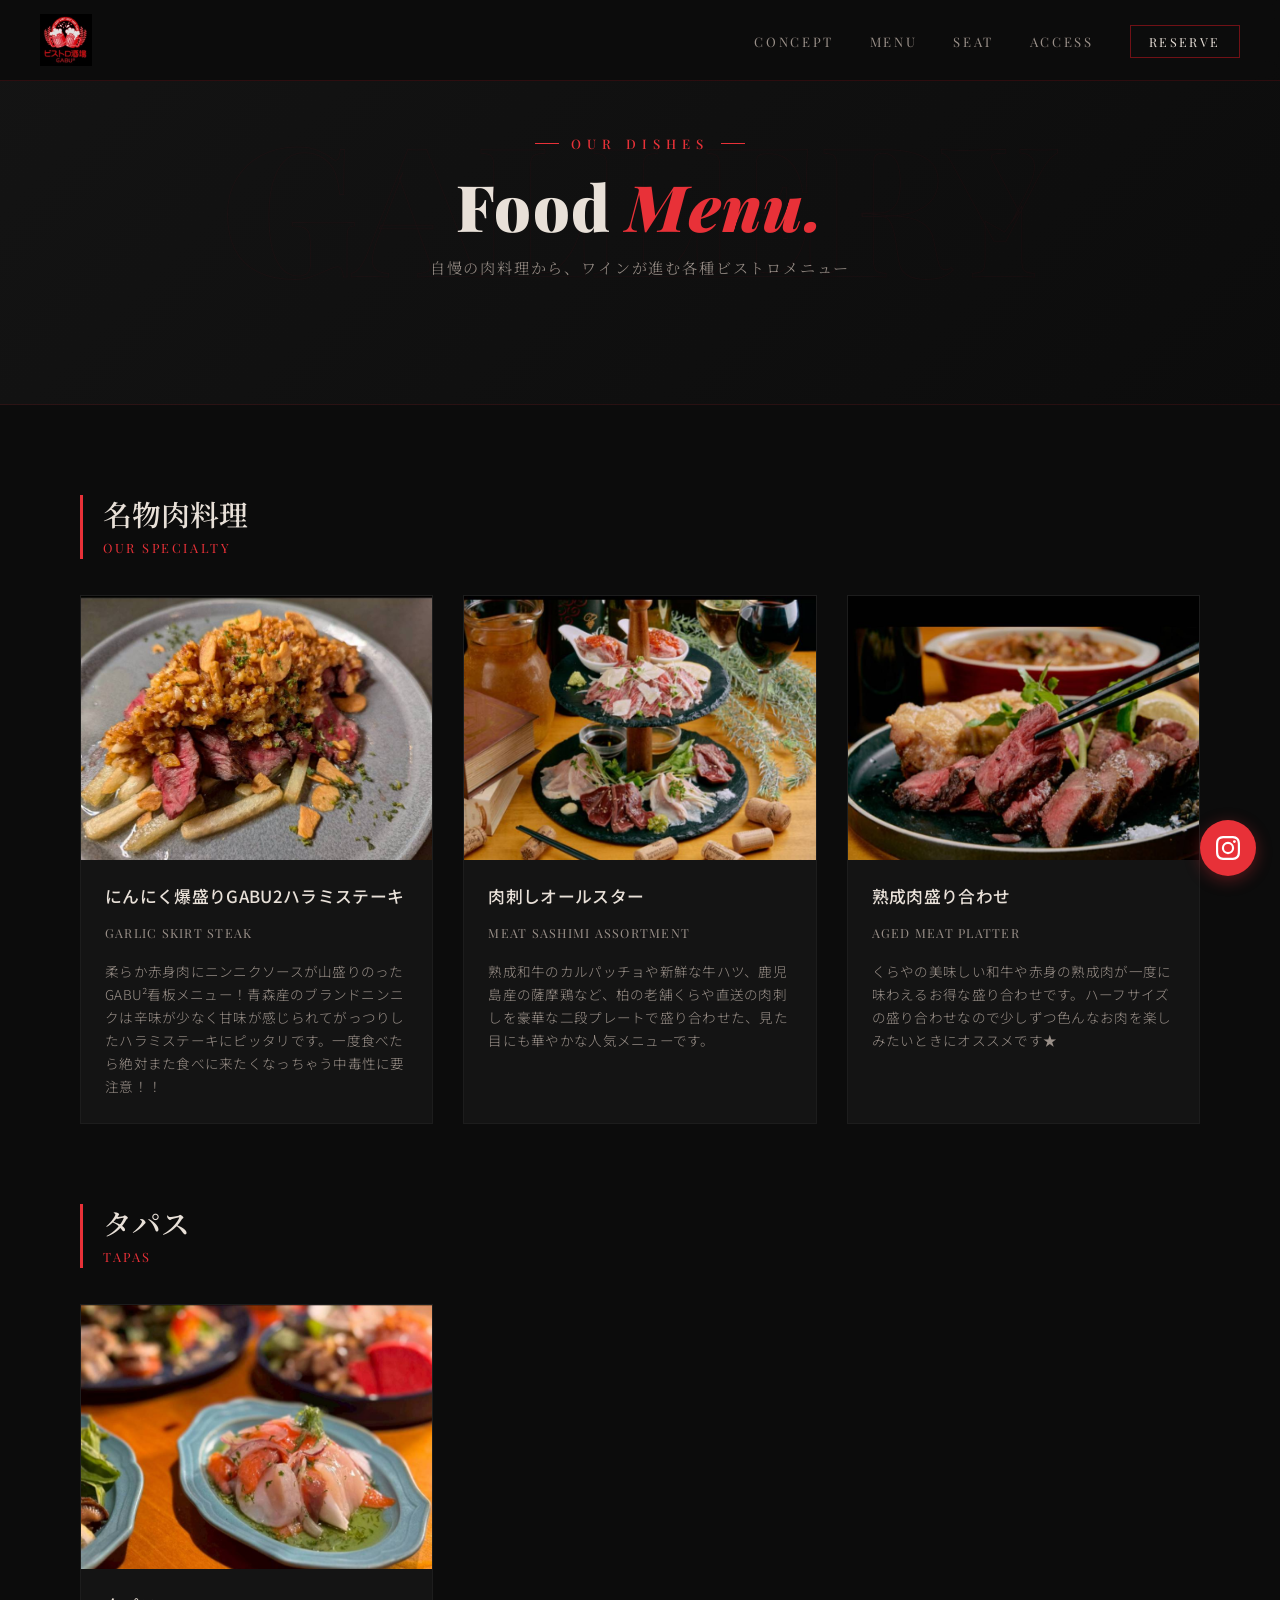
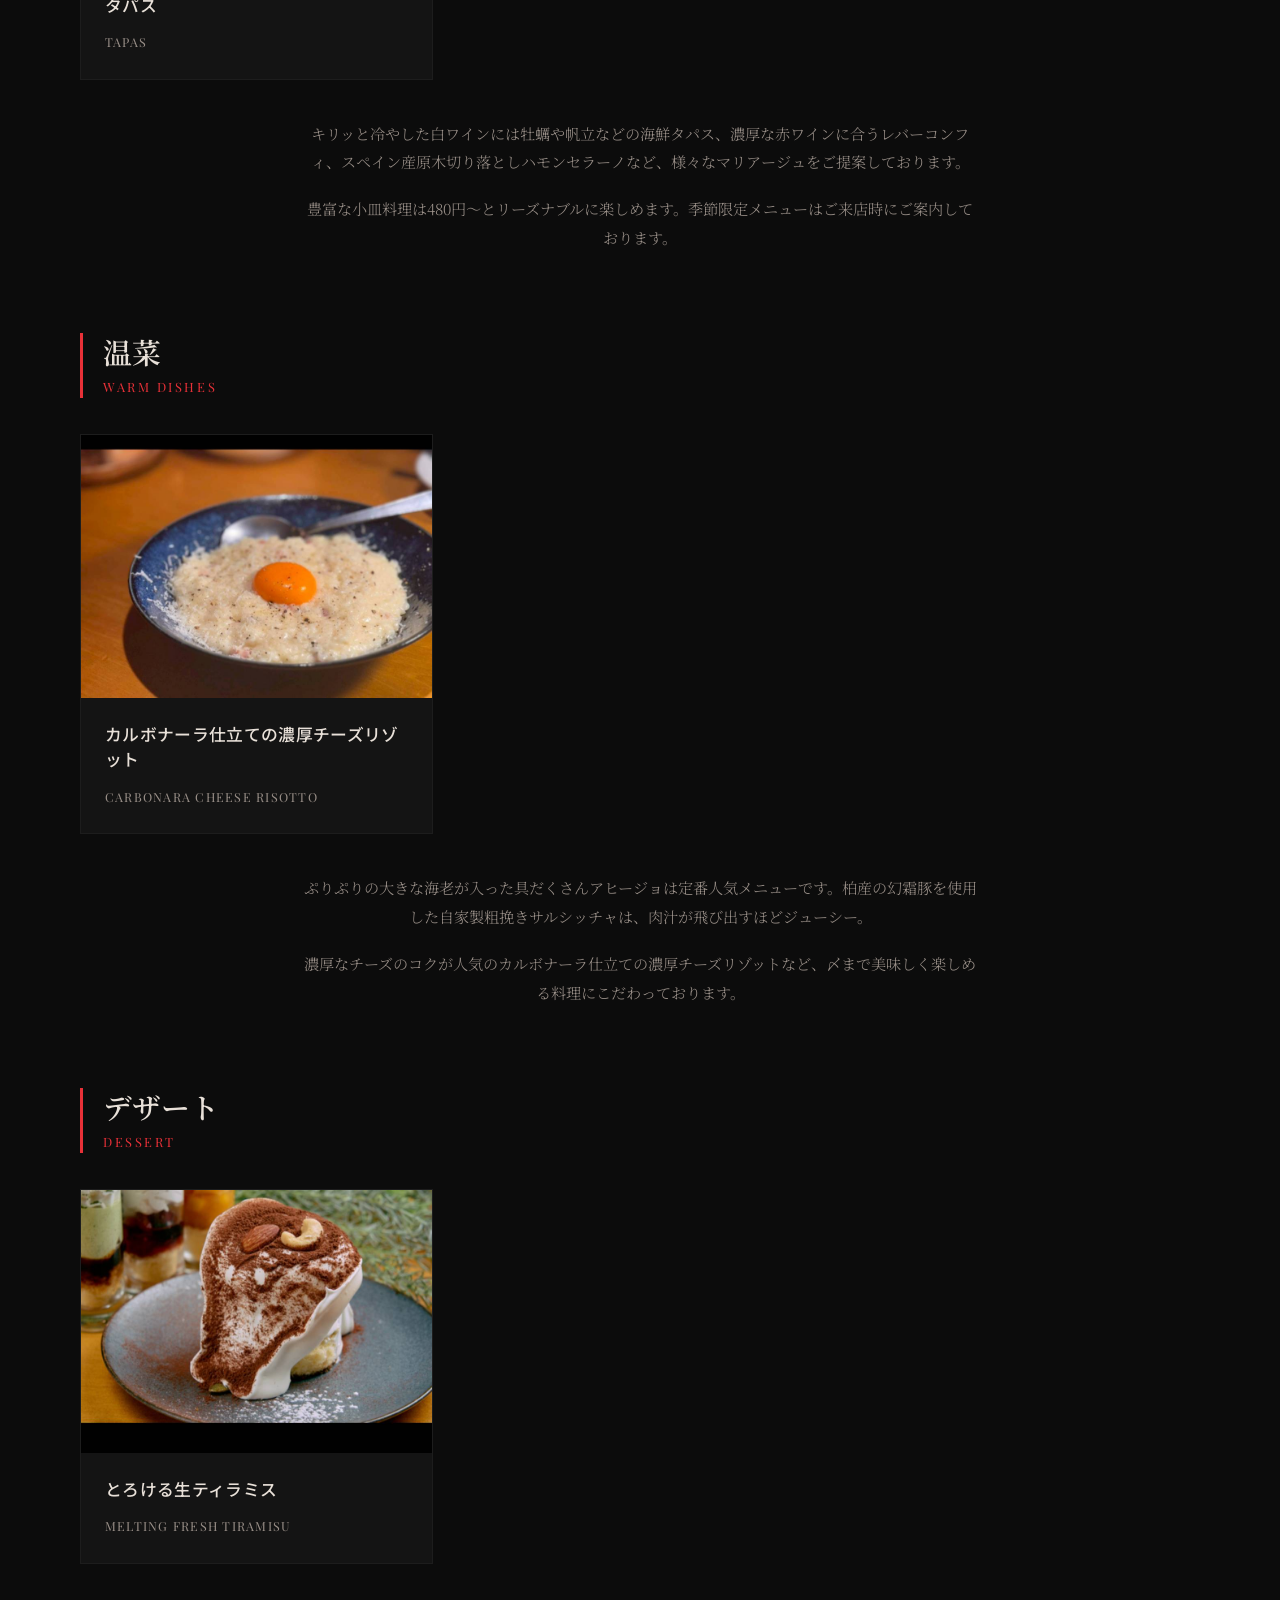
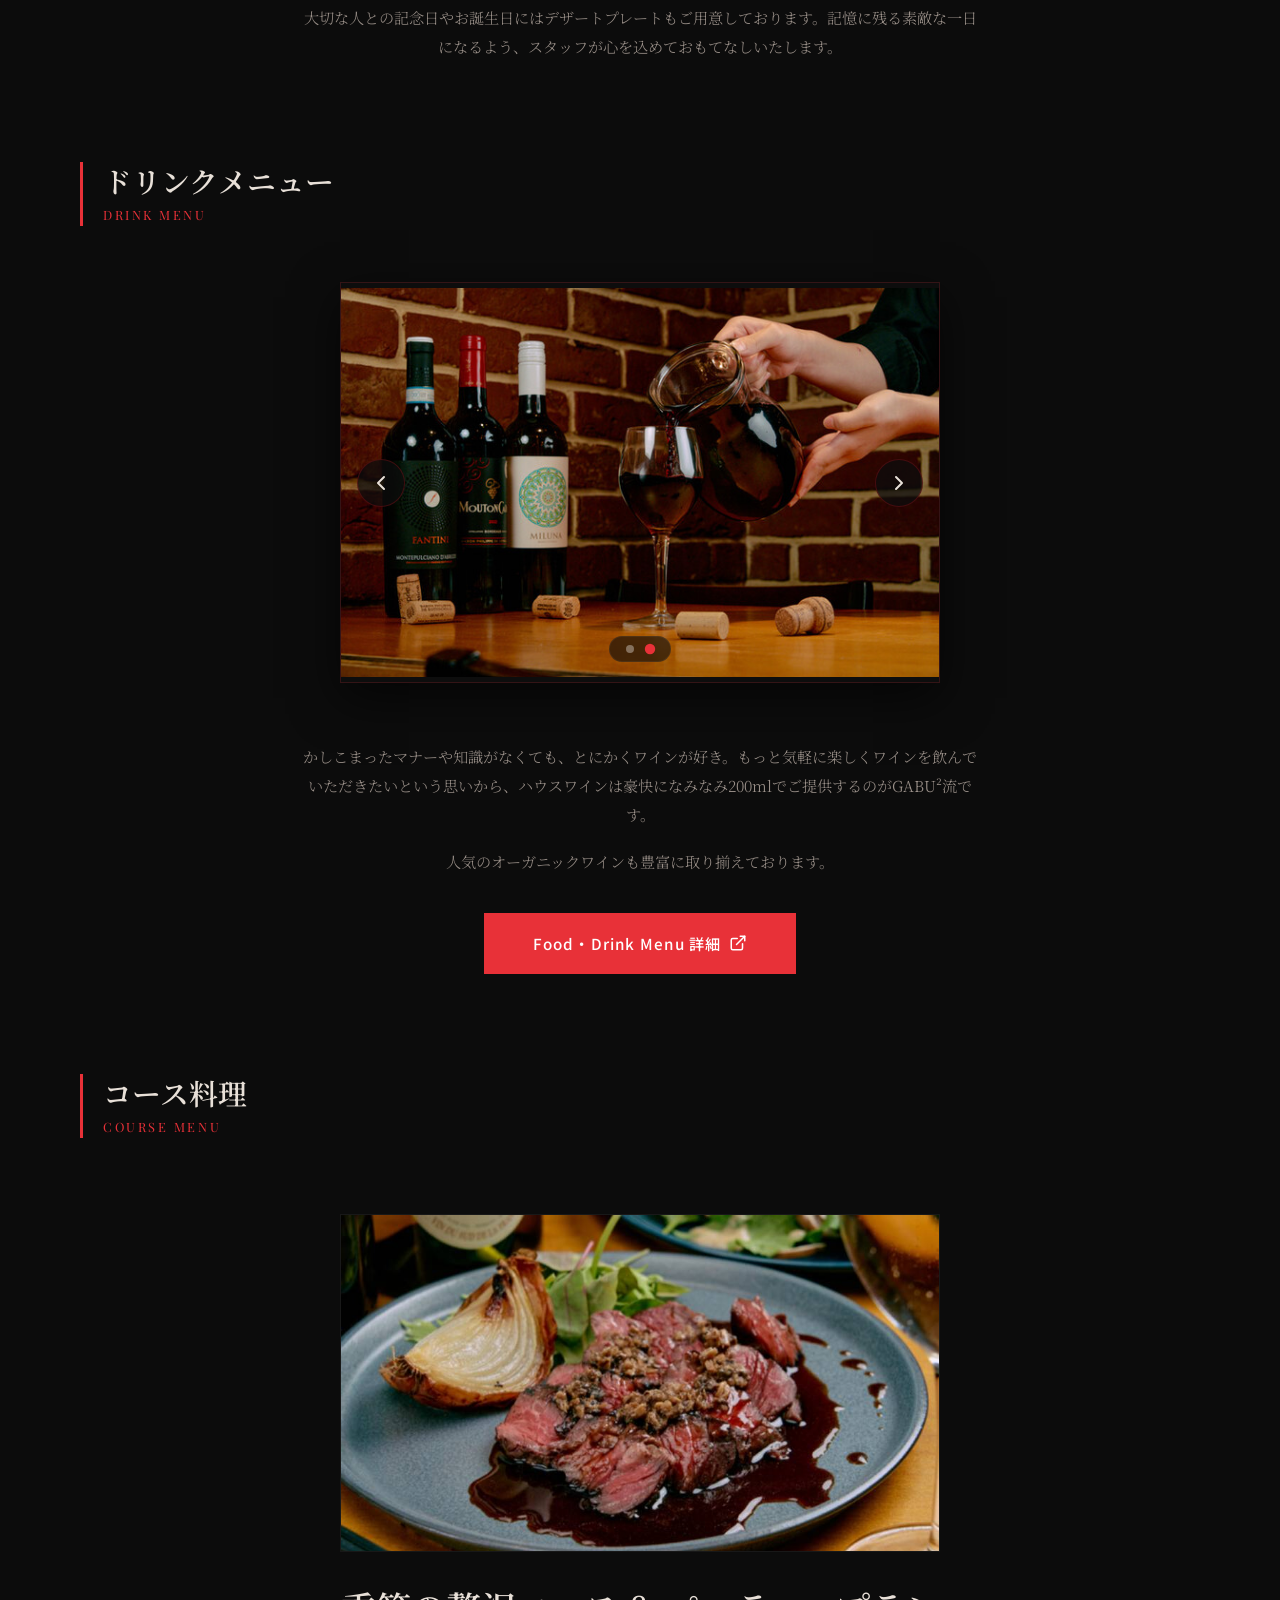
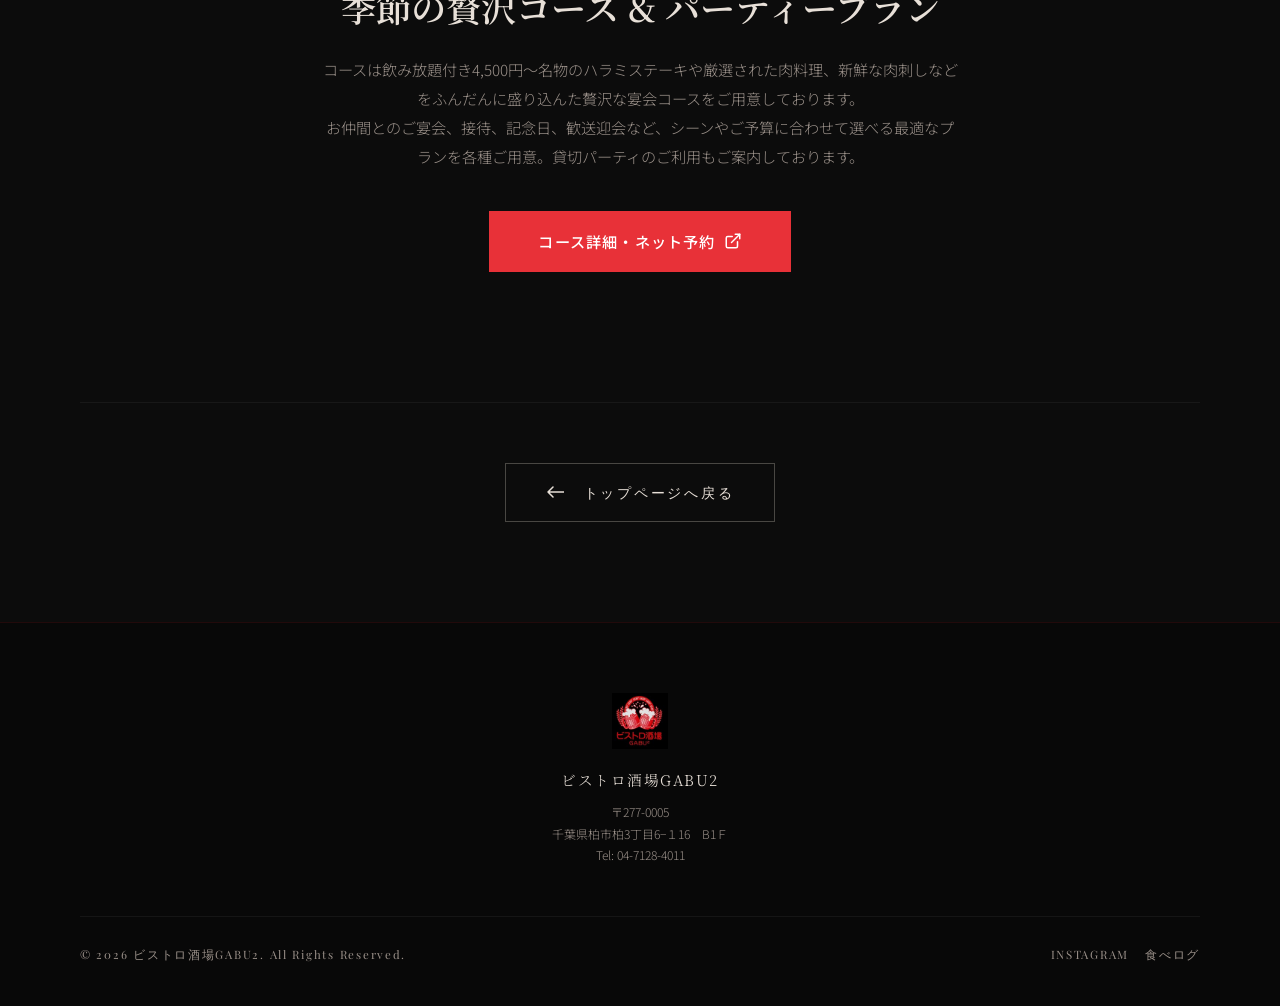
==== commit b0808b23: "Webサイトのコンテンツ更新と画像の追加" ====
--- a/menu.html
+++ b/menu.html
@@ -19,16 +19,16 @@
        HEADER
   =============================================== -->
   <header id="header" class="scrolled">
-    <a href="index.html?skip_animation=true" class="header-logo" aria-label="ビストロ酒場GABU2 トップへ">
+    <a href="index.html" class="header-logo" aria-label="ビストロ酒場GABU2 トップへ">
       <img src="img/ロゴ.jpg" alt="ビストロ酒場GABU2 ロゴ" />
     </a>
 
     <nav aria-label="メインナビゲーション">
       <ul class="nav-list">
-        <li><a href="index.html?skip_animation=true#concept">Concept</a></li>
-        <li><a href="index.html?skip_animation=true#menu">Menu</a></li>
-        <li><a href="index.html?skip_animation=true#seat">Seat</a></li>
-        <li><a href="index.html?skip_animation=true#access">Access</a></li>
+        <li><a href="index.html#concept">Concept</a></li>
+        <li><a href="index.html#menu">Menu</a></li>
+        <li><a href="index.html#seat">Seat</a></li>
+        <li><a href="index.html#access">Access</a></li>
         <li>
           <a href="https://tabelog.com/chiba/A1203/A120301/12036281/" 
              target="_blank" rel="noopener noreferrer"
@@ -44,11 +44,11 @@
 
   <!-- Mobile Nav Overlay -->
   <nav class="mobile-nav" id="mobile-nav" aria-label="モバイルナビゲーション">
-    <a href="index.html?skip_animation=true" class="mobile-nav-link">Home</a>
-    <a href="index.html?skip_animation=true#concept" class="mobile-nav-link">Concept</a>
-    <a href="index.html?skip_animation=true#menu" class="mobile-nav-link">Menu</a>
-    <a href="index.html?skip_animation=true#seat" class="mobile-nav-link">Seat</a>
-    <a href="index.html?skip_animation=true#access" class="mobile-nav-link">Access</a>
+    <a href="index.html" class="mobile-nav-link">Home</a>
+    <a href="index.html#concept" class="mobile-nav-link">Concept</a>
+    <a href="index.html#menu" class="mobile-nav-link">Menu</a>
+    <a href="index.html#seat" class="mobile-nav-link">Seat</a>
+    <a href="index.html#access" class="mobile-nav-link">Access</a>
     <a href="https://tabelog.com/chiba/A1203/A120301/12036281/"
        target="_blank" rel="noopener noreferrer"
        class="mobile-nav-link">Reserve</a>
@@ -60,7 +60,7 @@
   <section class="details-hero">
     <div class="details-hero-content">
       <p class="details-hero-eyebrow">Our Dishes</p>
-      <h1 class="details-hero-title">Food &amp; <em>Menu.</em></h1>
+      <h1 class="details-hero-title">Food <em>Menu.</em></h1>
       <p class="details-hero-subtitle">自慢の肉料理から、ワインが進む各種ビストロメニュー</p>
     </div>
   </section>
@@ -76,8 +76,8 @@
         <!-- CATEGORY 1: おすすめ肉料理 -->
         <div class="details-category-wrap reveal">
           <div class="details-category-header">
-            <h2 class="details-category-title">おすすめ肉料理</h2>
-            <span class="details-category-en">Bistro Meat Dishes</span>
+            <h2 class="details-category-title">名物肉料理</h2>
+            <span class="details-category-en">Our Specialty</span>
           </div>
           <div class="details-grid">
             
@@ -101,7 +101,7 @@
               <div class="details-card-content">
                 <h3 class="details-card-title">肉刺しオールスター</h3>
                 <span class="details-card-sub">Meat Sashimi Assortment</span>
-                <p class="details-card-desc">人気の和牛寿司からカルパッチョまでくらや直送の新鮮な肉刺しを豪華な2段プレートで見た目にも華やかな盛り合わせ！！和牛いくら寿司はご人数様に合わせて追加も可能です◎</p>
+                <p class="details-card-desc">熟成和牛のカルパッチョや新鮮な牛ハツ、鹿児島産の薩摩鶏など、柏の老舗くらや直送の肉刺しを豪華な二段プレートで盛り合わせた、見た目にも華やかな人気メニューです。</p>
               </div>
             </div>
 
@@ -120,14 +120,13 @@
           </div>
         </div>
 
-        <!-- CATEGORY 2: タパス & リゾット -->
-        <div class="details-category-wrap reveal">
-          <div class="details-category-header">
-            <h2 class="details-category-title">タパス &amp; リゾット</h2>
-            <span class="details-category-en">Tapas &amp; Risotto</span>
+        <!-- CATEGORY 2: タパス -->
+        <div class="details-category-wrap reveal">
+          <div class="details-category-header">
+            <h2 class="details-category-title">タパス</h2>
+            <span class="details-category-en">Tapas</span>
           </div>
           <div class="details-grid">
-
             <!-- Card 1 -->
             <div class="details-card">
               <div class="details-card-img-wrap">
@@ -138,18 +137,44 @@
                 <span class="details-card-sub">Tapas</span>
               </div>
             </div>
-
-            <!-- Card 2 -->
-            <div class="details-card">
-              <div class="details-card-img-wrap">
-                <img src="img/カルボナーラチーズリゾット.jpg" alt="カルボナーラチーズリゾット" />
-              </div>
-              <div class="details-card-content">
-                <h3 class="details-card-title">カルボナーラチーズリゾット</h3>
+          </div>
+
+          <!-- Tapas Description -->
+          <div class="tapas-intro-text jp-serif">
+            <p>
+              キリッと冷やした白ワインには牡蠣や帆立などの海鮮タパス、濃厚な赤ワインに合うレバーコンフィ、スペイン産原木切り落としハモンセラーノなど、様々なマリアージュをご提案しております。
+            </p>
+            <p style="margin-top: 1.2em;">
+              豊富な小皿料理は480円～とリーズナブルに楽しめます。季節限定メニューはご来店時にご案内しております。
+            </p>
+          </div>
+        </div>
+
+        <!-- CATEGORY 3: 温菜 -->
+        <div class="details-category-wrap reveal">
+          <div class="details-category-header">
+            <h2 class="details-category-title">温菜</h2>
+            <span class="details-category-en">Warm Dishes</span>
+          </div>
+          <div class="details-grid">
+            <!-- Card 1 -->
+            <div class="details-card">
+              <div class="details-card-img-wrap">
+                <img src="img/カルボナーラチーズリゾット.jpg" alt="カルボナーラ仕立ての濃厚チーズリゾット" />
+              </div>
+              <div class="details-card-content">
+                <h3 class="details-card-title">カルボナーラ仕立ての濃厚チーズリゾット</h3>
                 <span class="details-card-sub">Carbonara Cheese Risotto</span>
               </div>
             </div>
-
+          </div>
+          <div class="tapas-intro-text jp-serif">
+            <p>
+              ぷりぷりの大きな海老が入った具だくさんアヒージョは定番人気メニューです。柏産の幻霜豚を使用した自家製粗挽きサルシッチャは、肉汁が飛び出すほどジューシー。
+            </p>
+            <p style="margin-top: 1.2em;">
+              濃厚なチーズのコクが人気のカルボナーラ仕立ての濃厚チーズリゾットなど、〆まで美味しく楽しめる料理にこだわっております。
+            </p>
           </div>
         </div>
 
@@ -172,6 +197,13 @@
               </div>
             </div>
 
+          </div>
+
+          <!-- Dessert Description -->
+          <div class="dessert-intro-text jp-serif">
+            <p>
+              大切な人との記念日やお誕生日にはデザートプレートもご用意しております。記憶に残る素敵な一日になるよう、スタッフが心を込めておもてなしいたします。
+            </p>
           </div>
         </div>
       </div>
@@ -215,6 +247,30 @@
               </div>
             </div>
           </div>
+
+          <!-- Drink Description -->
+          <div class="drink-intro-text jp-serif">
+            <p>
+              かしこまったマナーや知識がなくても、とにかくワインが好き。もっと気軽に楽しくワインを飲んでいただきたいという思いから、ハウスワインは豪快になみなみ200mlでご提供するのがGABU²流です。
+            </p>
+            <p style="margin-top: 1.2em;">
+              人気のオーガニックワインも豊富に取り揃えております。
+            </p>
+          </div>
+
+          <!-- Drink CTA -->
+          <div class="drink-action-wrap" style="display: flex; justify-content: center; margin-top: 36px;">
+            <a href="https://tabelog.com/chiba/A1203/A120301/12036281/dtlphotolst/7/smp2/" 
+               target="_blank" rel="noopener noreferrer" 
+               class="btn-tabelog-course">
+              Food・Drink Menu 詳細
+              <svg width="18" height="18" viewBox="0 0 24 24" fill="none" stroke="currentColor" stroke-width="2" stroke-linecap="round" stroke-linejoin="round" style="margin-left: 8px; vertical-align: middle;">
+                <path d="M18 13v6a2 2 0 0 1-2 2H5a2 2 0 0 1-2-2V8a2 2 0 0 1 2-2h6"></path>
+                <polyline points="15 3 21 3 21 9"></polyline>
+                <line x1="10" y1="14" x2="21" y2="3"></line>
+              </svg>
+            </a>
+          </div>
         </div>
       </div>
 
@@ -227,17 +283,20 @@
           </div>
           
           <div class="course-intro-card">
+            <div class="course-intro-img-wrap">
+              <img src="img/熟成リブロースグリル.jpg" alt="熟成リブロースグリル" class="course-intro-img" />
+            </div>
             <div class="course-intro-content">
               <h3 class="course-title-main">季節の贅沢コース &amp; パーティープラン</h3>
               <p class="course-text-detail">
-                ビストロ酒場GABU2では、名物のハラミステーキや厳選された肉料理、新鮮な肉刺しなどをふんだんに盛り込んだ贅沢な宴会コースをご用意しております。<br class="pc-only">
-                お仲間とのご宴会、女子会、記念日、歓送迎会など、シーンやご予算に合わせて選べる最適なプランを各種ご用意。充実の飲み放題付きプランもございます。
+                コースは飲み放題付き4,500円～名物のハラミステーキや厳選された肉料理、新鮮な肉刺しなどをふんだんに盛り込んた贅沢な宴会コースをご用意しております。<br class="pc-only">
+                お仲間とのご宴会、接待、記念日、歓送迎会など、シーンやご予算に合わせて選べる最適なプランを各種ご用意。貸切パーティのご利用もご案内しております。
               </p>
               <div class="course-action-wrap">
-                <a href="https://tabelog.com/chiba/A1203/A120301/12036281/dtlmenu/" 
+                <a href="https://tabelog.com/chiba/A1203/A120301/12036281/party/" 
                    target="_blank" rel="noopener noreferrer" 
                    class="btn-tabelog-course">
-                  食べログでコース詳細・ネット予約
+                  コース詳細・ネット予約
                   <svg width="18" height="18" viewBox="0 0 24 24" fill="none" stroke="currentColor" stroke-width="2" stroke-linecap="round" stroke-linejoin="round" style="margin-left: 8px; vertical-align: middle;">
                     <path d="M18 13v6a2 2 0 0 1-2 2H5a2 2 0 0 1-2-2V8a2 2 0 0 1 2-2h6"></path>
                     <polyline points="15 3 21 3 21 9"></polyline>
@@ -257,7 +316,7 @@
        BACK BUTTON & FOOTER
   =============================================== -->
   <div class="details-footer container reveal">
-    <a href="index.html?skip_animation=true#menu" class="btn-back">
+    <a href="index.html#menu" class="btn-back">
       <svg width="18" height="12" viewBox="0 0 18 12" fill="none" xmlns="http://www.w3.org/2000/svg" style="transform: rotate(180deg); margin-right: 8px;">
         <path d="M0 6H16M16 6L11 1M16 6L11 11" stroke="currentColor" stroke-width="1.5" stroke-linecap="round" stroke-linejoin="round"/>
       </svg>
--- a/style.css
+++ b/style.css
@@ -1798,7 +1798,7 @@
 .drink-slides-wrap {
   position: relative;
   width: 100%;
-  aspect-ratio: 1 / 1.414; /* A4 vertical proportion */
+  aspect-ratio: 3 / 2; /* Match landscape menu proportion (e.g. 1.5 aspect ratio) */
   background-color: #0d0d0d;
 }
 
@@ -1887,32 +1887,38 @@
   transform: scale(1.3);
 }
 
+.course-intro-img-wrap {
+  width: 100%;
+  max-width: 600px;
+  aspect-ratio: 16/9;
+  margin: 0 auto 30px;
+  overflow: hidden;
+  border: 1px solid rgba(255, 255, 255, 0.05);
+}
+
+.course-intro-img {
+  width: 100%;
+  height: 100%;
+  object-fit: cover;
+  transition: transform 0.8s cubic-bezier(0.25, 1, 0.5, 1);
+}
+
+.course-intro-card:hover .course-intro-img {
+  transform: scale(1.03);
+}
+
 /* Course Intro Card */
 .course-intro-card {
-  background-color: var(--black-mid);
-  border: 1px solid rgba(181, 22, 30, 0.15);
-  padding: 60px 40px;
+  padding: 40px 0;
   text-align: center;
   max-width: 800px;
   margin: 0 auto;
   position: relative;
-  overflow: hidden;
-  box-shadow: 0 10px 30px rgba(0,0,0,0.3);
-}
-
-.course-intro-card::before {
-  content: '';
-  position: absolute;
-  top: 0;
-  left: 0;
-  width: 100%;
-  height: 2px;
-  background: linear-gradient(90deg, transparent, var(--red), transparent);
 }
 
 .course-title-main {
   font-family: 'Noto Serif JP', serif;
-  font-size: clamp(1.4rem, 3vw, 2.2rem);
+  font-size: clamp(0.9rem, 4.2vw, 2.2rem);
   font-weight: 600;
   color: var(--text-main);
   margin-bottom: 24px;
@@ -1960,7 +1966,7 @@
     display: none;
   }
   .course-intro-card {
-    padding: 40px 20px;
+    padding: 30px 0;
   }
   .btn-tabelog-course {
     font-size: clamp(0.72rem, 3vw, 0.85rem);
@@ -2132,6 +2138,26 @@
   box-shadow: 0 15px 35px rgba(0,0,0,0.4);
 }
 
+.menu-presentation-img-wrap.blend {
+  position: relative;
+  aspect-ratio: 1/1;
+  border: none;
+  box-shadow: none;
+  background: transparent;
+  border-radius: 50%;
+  overflow: hidden;
+}
+
+.menu-presentation-img-wrap.blend::after {
+  content: '';
+  position: absolute;
+  inset: 0;
+  border-radius: 50%;
+  box-shadow: inset 0 0 35px 20px var(--black);
+  pointer-events: none;
+  z-index: 2;
+}
+
 .menu-pres-img {
   width: 100%;
   height: 100%;
@@ -2139,8 +2165,23 @@
   transition: transform 0.8s cubic-bezier(0.25, 1, 0.5, 1);
 }
 
+.menu-pres-img-blend {
+  width: 100%;
+  height: 100%;
+  object-fit: cover;
+  border-radius: 50%;
+  -webkit-mask-image: radial-gradient(circle, rgba(0,0,0,1) 30%, rgba(0,0,0,0) 70%);
+  mask-image: radial-gradient(circle, rgba(0,0,0,1) 30%, rgba(0,0,0,0) 70%);
+  filter: brightness(0.9) contrast(1.05);
+  transition: transform 0.8s cubic-bezier(0.25, 1, 0.5, 1);
+}
+
 .menu-presentation-grid:hover .menu-pres-img {
   transform: scale(1.04);
+}
+
+.menu-presentation-grid:hover .menu-pres-img-blend {
+  transform: scale(1.05);
 }
 
 .menu-presentation-content {
@@ -2156,13 +2197,13 @@
   margin-bottom: 30px;
 }
 
-#index-course {
+#index-about {
   padding: 120px 0;
   background: var(--black);
   position: relative;
 }
 
-#index-course::before {
+#index-about::before {
   content: '';
   position: absolute;
   top: 0;
@@ -2189,7 +2230,45 @@
     grid-row: auto;
   }
   
-  #index-course {
+  #index-about {
     padding: 80px 0;
   }
+}
+
+/* Intro Text Blocks (Tapas, Drinks, Desserts, Seats) */
+.tapas-intro-text,
+.drink-intro-text,
+.dessert-intro-text,
+.seat-intro-text {
+  text-align: center;
+  max-width: 680px;
+  margin: 40px auto 0;
+  font-size: 0.95rem;
+  line-height: 1.9;
+  color: var(--cream-dim);
+}
+
+.index-about-text {
+  font-size: 1.15rem;
+  line-height: 1.8;
+  color: var(--cream-dim);
+  margin-bottom: 20px;
+}
+
+@media (max-width: 768px) {
+  .tapas-intro-text,
+  .drink-intro-text,
+  .dessert-intro-text,
+  .seat-intro-text {
+    text-align: left;
+    margin: 30px auto 0;
+    font-size: 0.88rem;
+    line-height: 1.8;
+  }
+  
+  .index-about-text {
+    font-size: 1.05rem;
+    line-height: 1.7;
+    margin-bottom: 15px;
+  }
 }
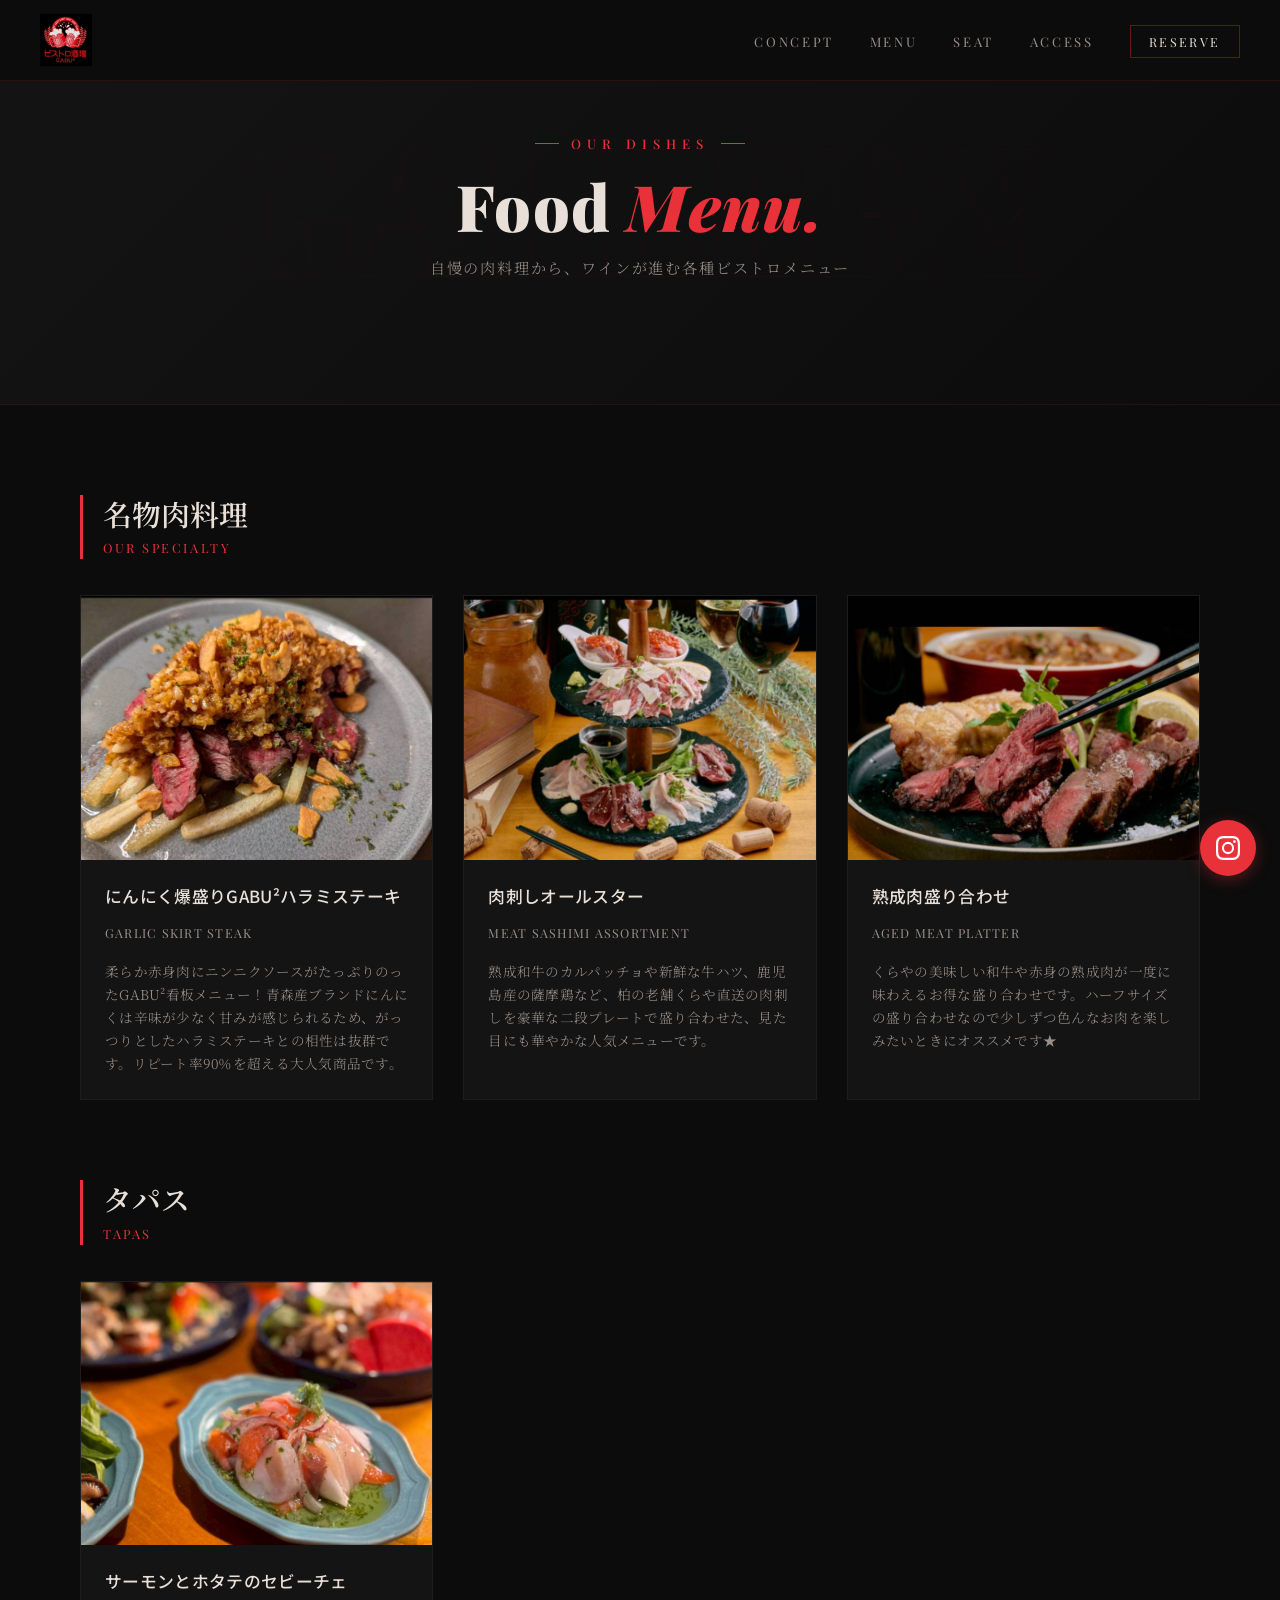
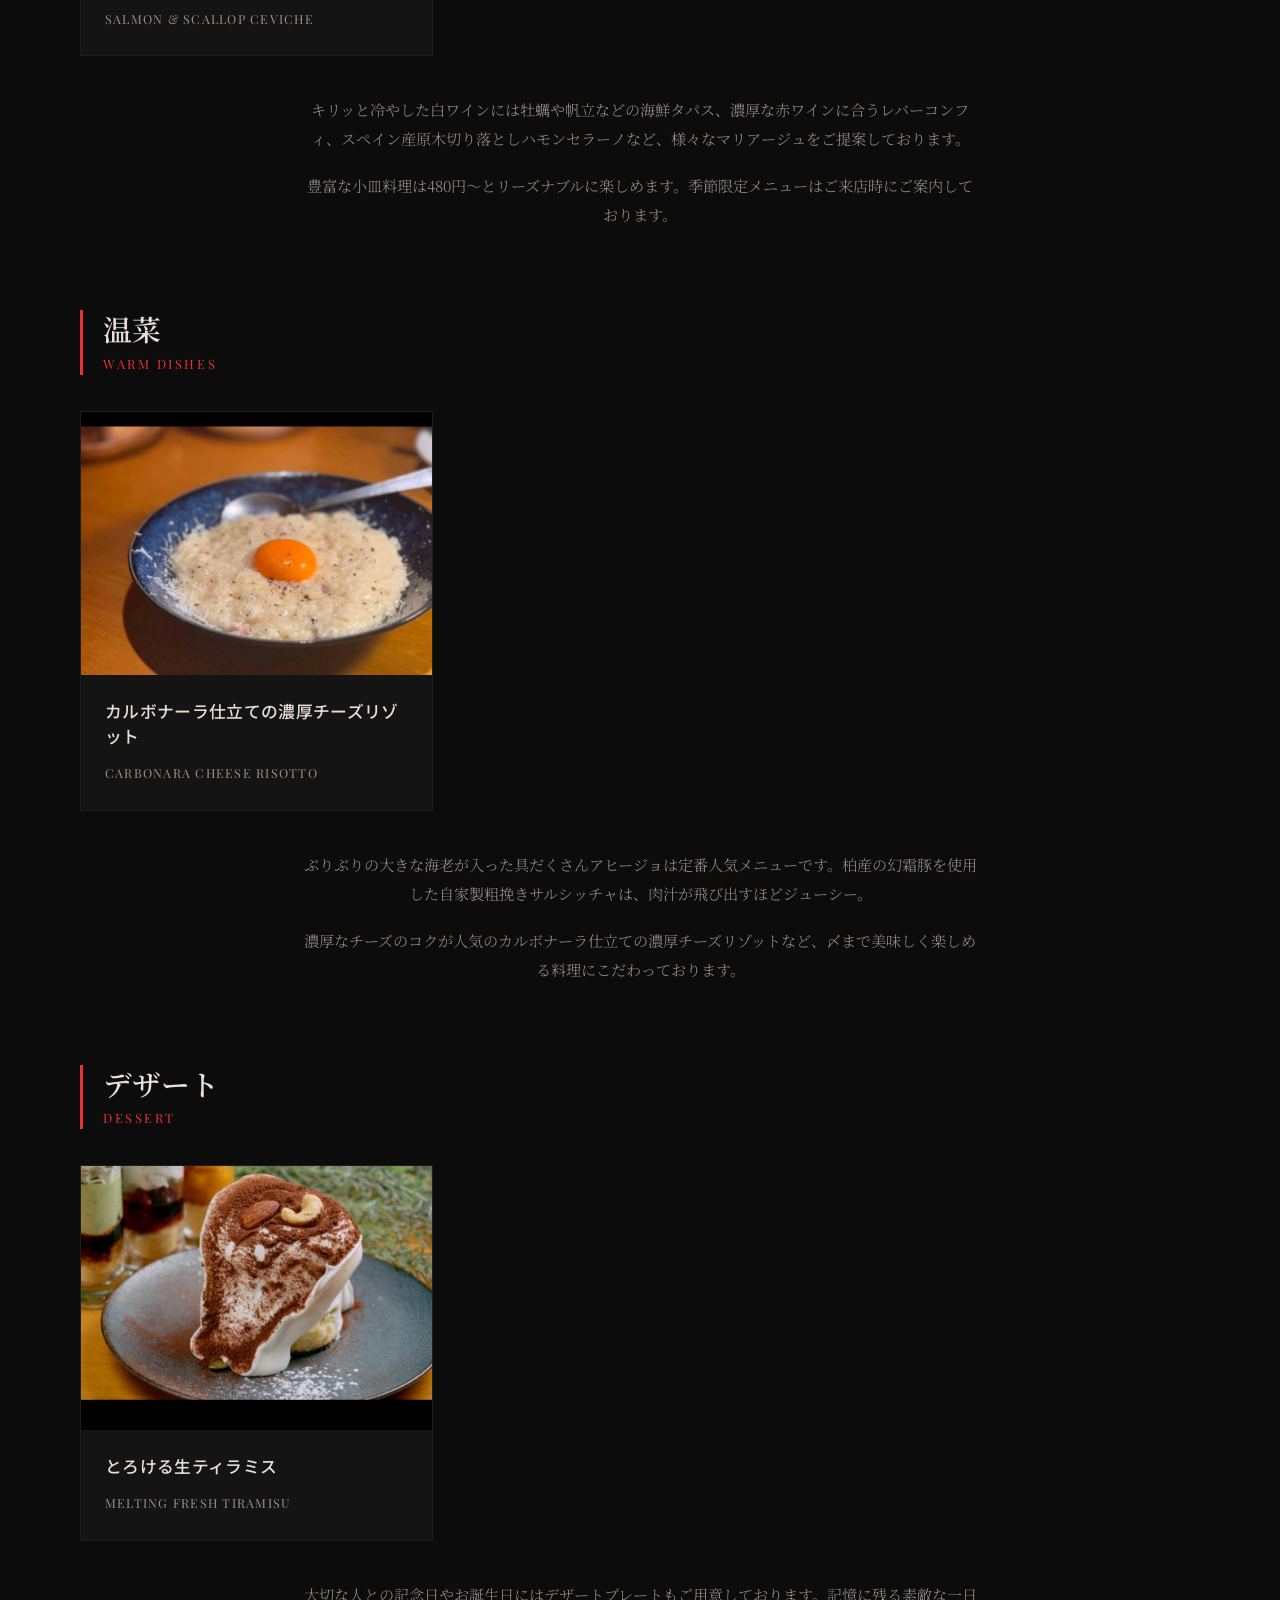
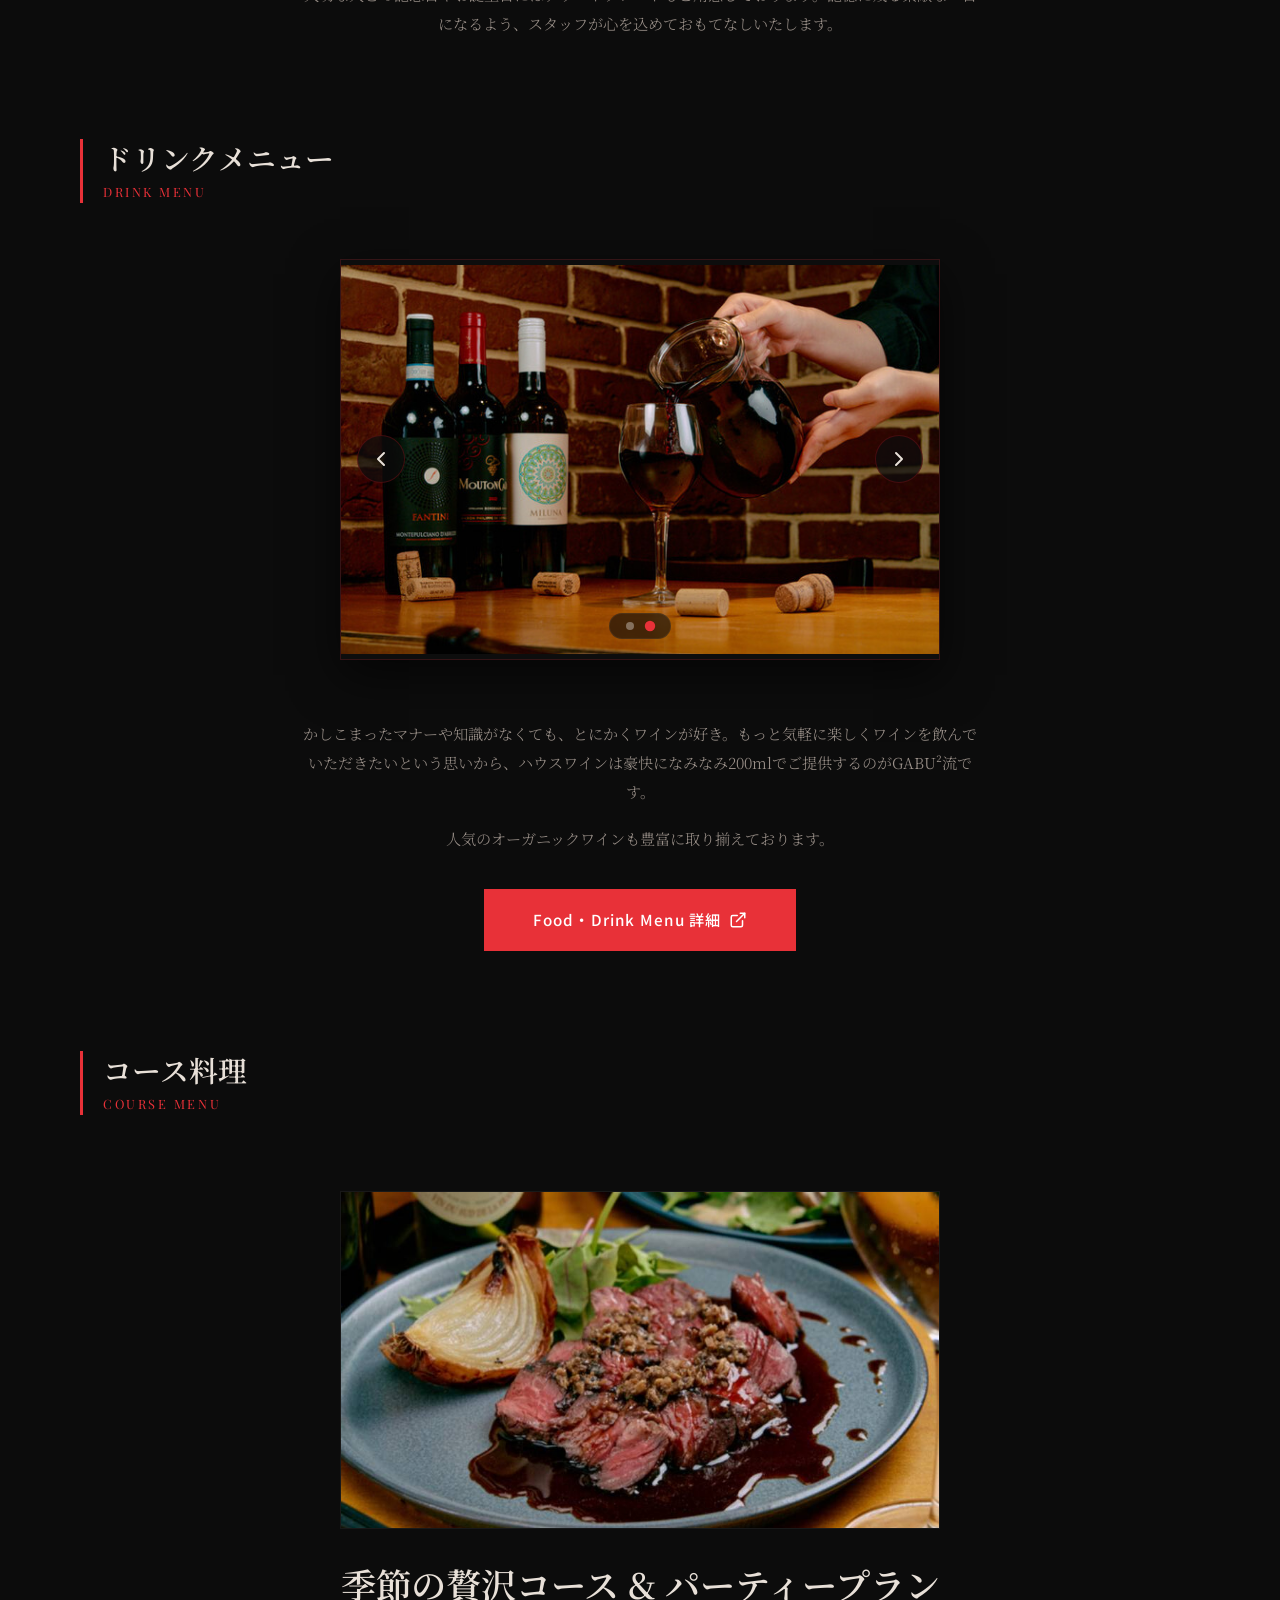
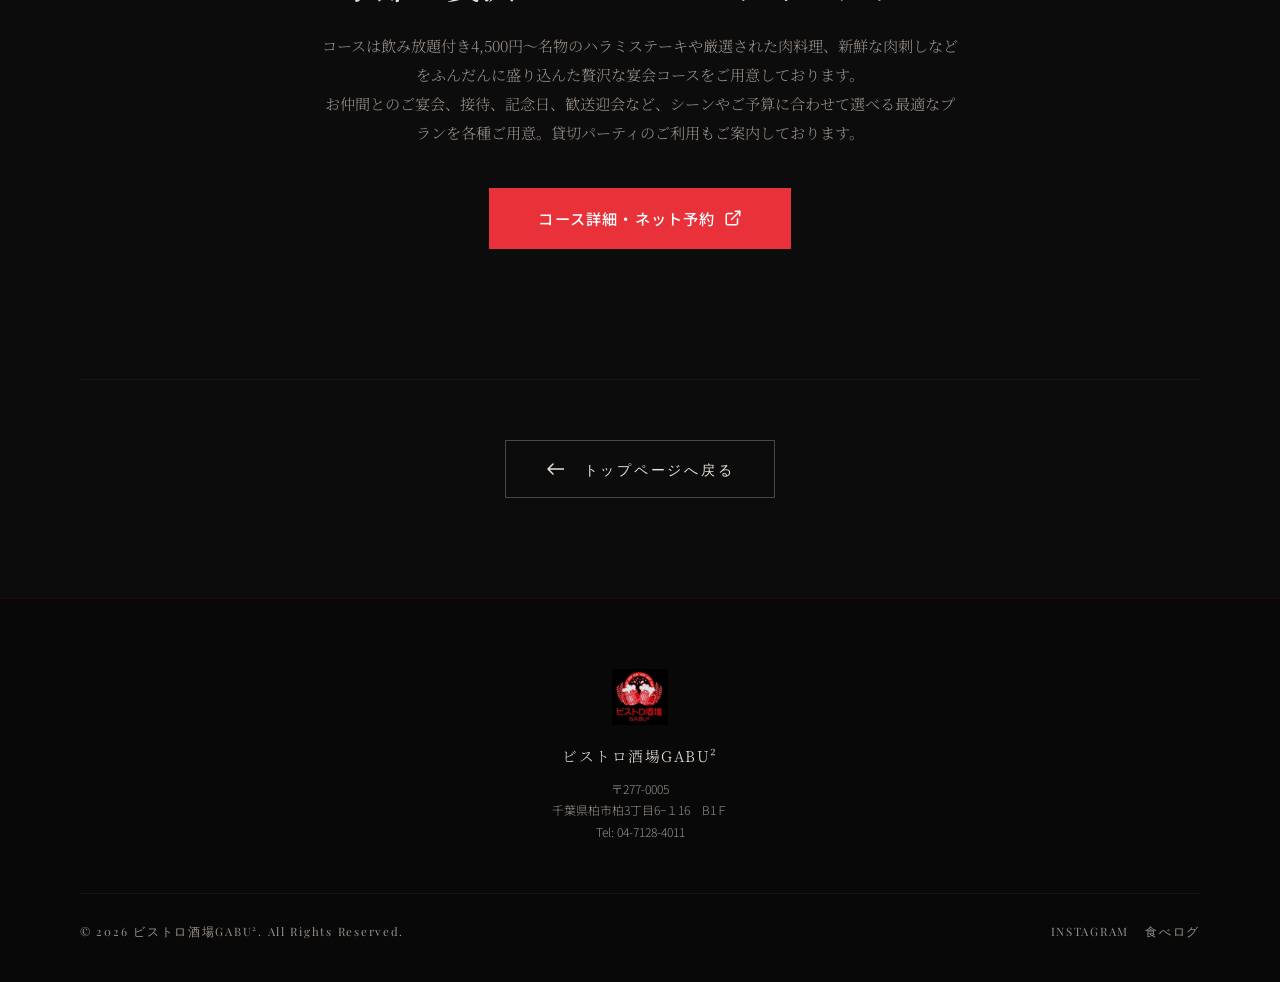
==== commit afbc991a: "Update menu text, font styles, links, brand notation GABU², and add sitemap.xml" ====
--- a/menu.html
+++ b/menu.html
@@ -3,10 +3,10 @@
 <head>
   <meta charset="UTF-8" />
   <meta name="viewport" content="width=device-width, initial-scale=1.0" />
-  <title>メニュー一覧 | ビストロ酒場GABU2</title>
-  <meta name="description" content="ビストロ酒場GABU2自慢のフードメニュー。名物ハラミステーキや肉刺し、ワインに合うタパスからデザートまで豊富にご用意しております。" />
-  <meta name="keywords" content="ビストロ酒場GABU2,メニュー,柏,ビストロ,肉料理,ステーキ,ワイン,居酒屋" />
-  <meta property="og:title" content="メニュー一覧 | ビストロ酒場GABU2" />
+  <title>メニュー一覧 | ビストロ酒場GABU²</title>
+  <meta name="description" content="ビストロ酒場GABU²自慢のフードメニュー。名物ハラミステーキや肉刺し、ワインに合うタパスからデザートまで豊富にご用意しております。" />
+  <meta name="keywords" content="ビストロ酒場GABU²,メニュー,柏,ビストロ,肉料理,ステーキ,ワイン,居酒屋" />
+  <meta property="og:title" content="メニュー一覧 | ビストロ酒場GABU²" />
   <meta property="og:description" content="名物のハラミステーキや厳選された肉料理、ワインに合うタパスをご紹介。" />
   <meta property="og:type" content="article" />
   <link rel="preconnect" href="https://fonts.googleapis.com" />
@@ -19,8 +19,8 @@
        HEADER
   =============================================== -->
   <header id="header" class="scrolled">
-    <a href="index.html" class="header-logo" aria-label="ビストロ酒場GABU2 トップへ">
-      <img src="img/ロゴ.jpg" alt="ビストロ酒場GABU2 ロゴ" />
+    <a href="index.html" class="header-logo" aria-label="ビストロ酒場GABU² トップへ">
+      <img src="img/ロゴ.jpg" alt="ビストロ酒場GABU² ロゴ" />
     </a>
 
     <nav aria-label="メインナビゲーション">
@@ -84,12 +84,12 @@
             <!-- Card 1 -->
             <div class="details-card">
               <div class="details-card-img-wrap">
-                <img src="img/にんにく爆盛りGABU2ハラミステーキ.jpg" alt="にんにく爆盛りGABU2ハラミステーキ" />
-              </div>
-              <div class="details-card-content">
-                <h3 class="details-card-title">にんにく爆盛りGABU2ハラミステーキ</h3>
+                <img src="img/にんにく爆盛りGABU2ハラミステーキ.jpg" alt="にんにく爆盛りGABU²ハラミステーキ" />
+              </div>
+              <div class="details-card-content">
+                <h3 class="details-card-title">にんにく爆盛りGABU²ハラミステーキ</h3>
                 <span class="details-card-sub">Garlic Skirt Steak</span>
-                <p class="details-card-desc">柔らか赤身肉にニンニクソースが山盛りのったGABU²看板メニュー！青森産のブランドニンニクは辛味が少なく甘味が感じられてがっつりしたハラミステーキにピッタリです。一度食べたら絶対また食べに来たくなっちゃう中毒性に要注意！！</p>
+                <p class="details-card-desc jp-serif">柔らか赤身肉にニンニクソースがたっぷりのったGABU²看板メニュー！青森産ブランドにんにくは辛味が少なく甘みが感じられるため、がっつりとしたハラミステーキとの相性は抜群です。リピート率90％を超える大人気商品です。</p>
               </div>
             </div>
 
@@ -101,7 +101,7 @@
               <div class="details-card-content">
                 <h3 class="details-card-title">肉刺しオールスター</h3>
                 <span class="details-card-sub">Meat Sashimi Assortment</span>
-                <p class="details-card-desc">熟成和牛のカルパッチョや新鮮な牛ハツ、鹿児島産の薩摩鶏など、柏の老舗くらや直送の肉刺しを豪華な二段プレートで盛り合わせた、見た目にも華やかな人気メニューです。</p>
+                <p class="details-card-desc jp-serif">熟成和牛のカルパッチョや新鮮な牛ハツ、鹿児島産の薩摩鶏など、柏の老舗くらや直送の肉刺しを豪華な二段プレートで盛り合わせた、見た目にも華やかな人気メニューです。</p>
               </div>
             </div>
 
@@ -113,7 +113,7 @@
               <div class="details-card-content">
                 <h3 class="details-card-title">熟成肉盛り合わせ</h3>
                 <span class="details-card-sub">Aged Meat Platter</span>
-                <p class="details-card-desc">くらやの美味しい和牛や赤身の熟成肉が一度に味わえるお得な盛り合わせです。ハーフサイズの盛り合わせなので少しずつ色んなお肉を楽しみたいときにオススメです★</p>
+                <p class="details-card-desc jp-serif">くらやの美味しい和牛や赤身の熟成肉が一度に味わえるお得な盛り合わせです。ハーフサイズの盛り合わせなので少しずつ色んなお肉を楽しみたいときにオススメです★</p>
               </div>
             </div>
 
@@ -130,11 +130,11 @@
             <!-- Card 1 -->
             <div class="details-card">
               <div class="details-card-img-wrap">
-                <img src="img/色々なタパスの集合写真.jpg" alt="タパス" />
-              </div>
-              <div class="details-card-content">
-                <h3 class="details-card-title">タパス</h3>
-                <span class="details-card-sub">Tapas</span>
+                <img src="img/色々なタパスの集合写真.jpg" alt="サーモンとホタテのセビーチェ" />
+              </div>
+              <div class="details-card-content">
+                <h3 class="details-card-title">サーモンとホタテのセビーチェ</h3>
+                <span class="details-card-sub">Salmon & Scallop Ceviche</span>
               </div>
             </div>
           </div>
@@ -260,7 +260,7 @@
 
           <!-- Drink CTA -->
           <div class="drink-action-wrap" style="display: flex; justify-content: center; margin-top: 36px;">
-            <a href="https://tabelog.com/chiba/A1203/A120301/12036281/dtlphotolst/7/smp2/" 
+            <a href="https://tabelog.com/chiba/A1203/A120301/12036281/dtlmenu/" 
                target="_blank" rel="noopener noreferrer" 
                class="btn-tabelog-course">
               Food・Drink Menu 詳細
@@ -288,7 +288,7 @@
             </div>
             <div class="course-intro-content">
               <h3 class="course-title-main">季節の贅沢コース &amp; パーティープラン</h3>
-              <p class="course-text-detail">
+              <p class="course-text-detail jp-serif">
                 コースは飲み放題付き4,500円～名物のハラミステーキや厳選された肉料理、新鮮な肉刺しなどをふんだんに盛り込んた贅沢な宴会コースをご用意しております。<br class="pc-only">
                 お仲間とのご宴会、接待、記念日、歓送迎会など、シーンやご予算に合わせて選べる最適なプランを各種ご用意。貸切パーティのご利用もご案内しております。
               </p>
@@ -330,8 +330,8 @@
 
         <!-- ブランド -->
         <div class="footer-brand">
-          <img src="img/ロゴ.jpg" alt="ビストロ酒場GABU2" />
-          <p class="footer-brand-name">ビストロ酒場GABU2</p>
+          <img src="img/ロゴ.jpg" alt="ビストロ酒場GABU²" />
+          <p class="footer-brand-name">ビストロ酒場GABU²</p>
           <p class="footer-brand-addr">
             〒277-0005<br />
             千葉県柏市柏3丁目6−１16　B1Ｆ<br />
@@ -343,7 +343,7 @@
 
         <div class="footer-bottom">
           <p class="footer-copy">
-            &copy; <span id="year"></span> ビストロ酒場GABU2. All Rights Reserved.
+            &copy; <span id="year"></span> ビストロ酒場GABU². All Rights Reserved.
           </p>
           <div class="footer-sns">
             <a href="https://www.instagram.com/_gabu2/"
--- a/style.css
+++ b/style.css
@@ -1,5 +1,5 @@
 /* ============================================================
-   GABU2 — ビストロ酒場GABU2 Stylesheet
+   GABU² — ビストロ酒場GABU² Stylesheet
    カラー：深黒 + ワインレッド
    ============================================================ */
 
@@ -1769,7 +1769,7 @@
 /* Recommendation Card Description */
 .details-card-desc {
   margin-top: 14px;
-  font-family: 'Noto Sans JP', sans-serif;
+  font-family: 'Noto Serif JP', serif;
   font-size: 0.85rem;
   line-height: 1.7;
   color: var(--cream-dim);
@@ -1926,12 +1926,13 @@
 }
 
 .course-text-detail {
-  font-family: 'Noto Sans JP', sans-serif;
+  font-family: 'Noto Serif JP', serif;
   font-size: 0.95rem;
   line-height: 1.9;
   color: var(--cream-dim);
   max-width: 640px;
   margin: 0 auto 40px;
+  font-weight: 300;
 }
 
 .course-action-wrap {
@@ -2198,9 +2199,18 @@
 }
 
 #index-about {
-  padding: 120px 0;
+  padding: 60px 0;
   background: var(--black);
   position: relative;
+}
+
+#index-about .menu-header {
+  margin-bottom: 24px;
+}
+
+#index-about .menu-presentation-grid {
+  margin-top: 0;
+  gap: clamp(20px, 4vw, 40px);
 }
 
 #index-about::before {
@@ -2231,7 +2241,7 @@
   }
   
   #index-about {
-    padding: 80px 0;
+    padding: 40px 0;
   }
 }
 
